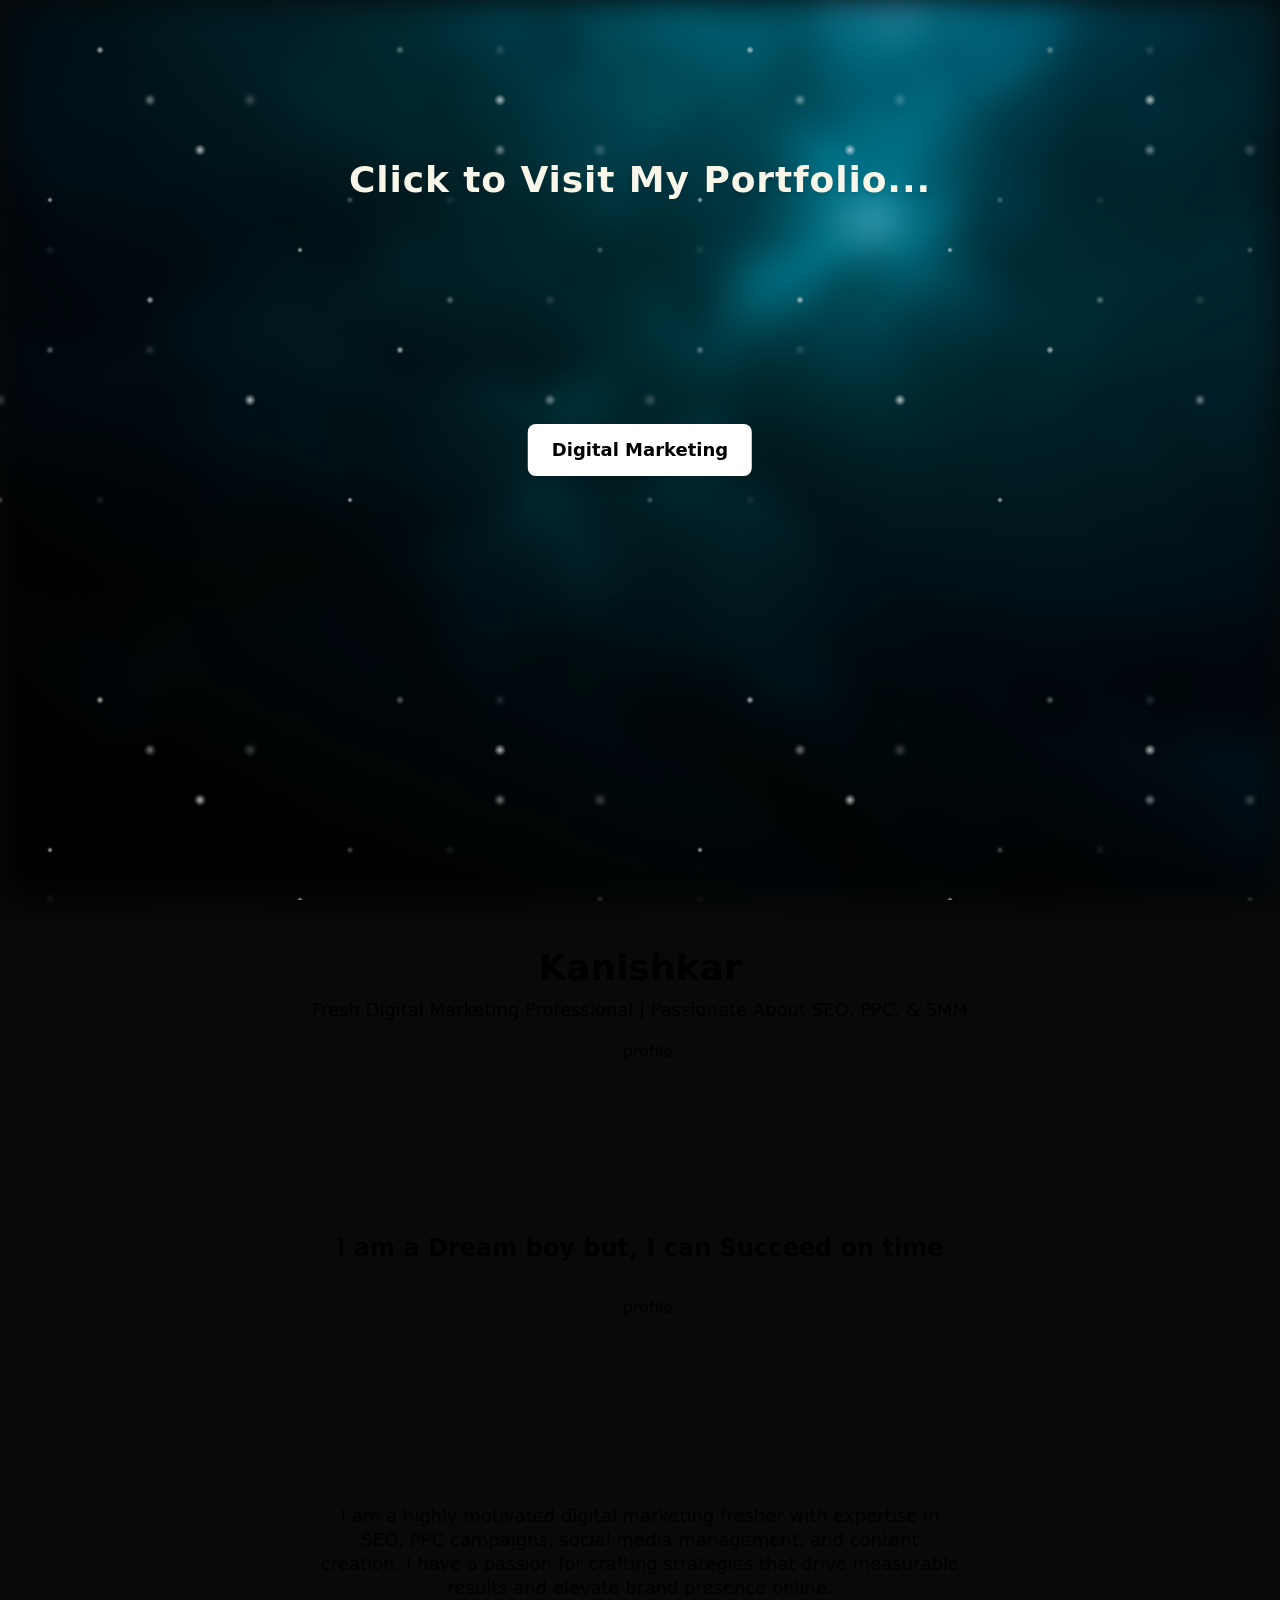
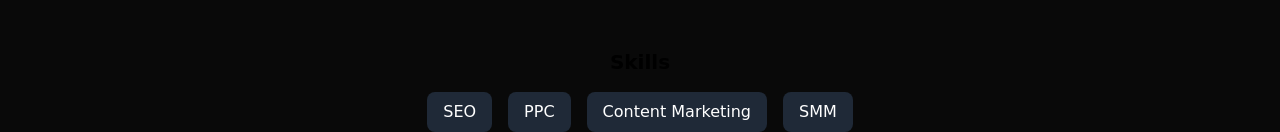
==== index.html @ 1d83b2e3 "Initial commit" ====
<!DOCTYPE html>
<html lang="en">

<head>
    <meta charset="UTF-8">
    <meta name="viewport" content="width=device-width, initial-scale=1.0">
    <title>Kanishkar Portfolio</title>
    <link rel="stylesheet" href="output.css">
    <link rel="icon" type="image/png" href="/Users/kanishkarbalaji/Downloads/new/IMG_3751-photoaidcom-cropped.png">
</head>

<body class="m-0 bg-[#090909] text-black overflow-hidden">

    

    <div class="relative">
        <img src="fog.jpeg" alt="Fog Background" class="h-screen w-full object-cover blur-lg">
        <div class="absolute inset-0 snow opacity-70"></div>
    </div>

    <div class="absolute top-40 left-1/2 transform -translate-x-1/2 text-center z-10">
        <h1 class="text-4xl font-bold text-[#f7f6e8] tracking-wide drop-shadow-md">Click to Visit My Portfolio...</h1>
    </div>

    <div class="absolute flex- top-1/2 left-1/2 transform -translate-x-1/2 -translate-y-1/2 flex gap-5 z-10">
      
        <button onclick="location.href='sec.html'" class="bg-white text-black px-6 py-3 text-lg font-bold rounded-lg shadow-lg transition-transform duration-300 hover:bg-[#3A4750] hover:text-white hover:scale-110">
            Digital Marketing
        </button>
      
    </div>

    <div class="text-center mt-12">
        <h1 class="text-4xl font-bold">Kanishkar</h1>
        <h5 class="mt-2 text-lg">Fresh Digital Marketing Professional | Passionate About SEO, PPC, & SMM</h5>
        <img src="" alt="profile" class="w-32 h-32 mx-auto rounded-full mt-4">
        <div class="flex justify-center mt-4 space-x-4">
            <a href="#" class="text-blue-500 text-xl"><i class="fab fa-facebook"></i></a>
            <a href="#" class="text-blue-700 text-xl"><i class="fab fa-linkedin"></i></a>
            <a href="#" class="text-blue-400 text-xl"><i class="fab fa-twitter"></i></a>
        </div>
    </div>

    <div class="text-center mt-12">
        <h2 class="text-2xl font-bold">I am a Dream boy but, I can Succeed on time</h2>
        <div class="mt-8 flex justify-center items-center">
            <div class="w-1/2">
                <img src="" alt="profile" class="w-48 h-48 rounded-full mx-auto">
                <h5 class="mt-4 text-lg leading-6">
                    I am a highly motivated digital marketing fresher with expertise in SEO, PPC campaigns, social media management, and content creation.
                    I have a passion for crafting strategies that drive measurable results and elevate brand presence online.
                </h5>
            </div>
        </div>
    </div>

    <div class="mt-12 text-center">
        <h3 class="text-xl font-semibold">Skills</h3>
        <div class="mt-4 flex justify-center space-x-4">
            <span class="bg-gray-800 text-white px-4 py-2 rounded-lg">SEO</span>
            <span class="bg-gray-800 text-white px-4 py-2 rounded-lg">PPC</span>
            <span class="bg-gray-800 text-white px-4 py-2 rounded-lg">Content Marketing</span>
            <span class="bg-gray-800 text-white px-4 py-2 rounded-lg">SMM</span>
        </div>
    </div>

    <style>
.snow_warp img {
    height: 100vh;
    width: 100%;
    background-size: cover;
    background-position: center bottom;
    position: relative;
    overflow: hidden;
    filter: blur(8px);
}

.snow, .snow:after, .snow:before {
    content: "";
    position: absolute;
    top: -650px;
    left: 0;
    right: 0;
    bottom: 0;
    background-image: 
        radial-gradient(4px 4px at 100px 50px, #fff, transparent),
        radial-gradient(6px 6px at 200px 150px, #fff, transparent),
        radial-gradient(3px 3px at 300px 250px, #fff, transparent),
        radial-gradient(4px 4px at 400px 350px, #fff, transparent),
        radial-gradient(6px 6px at 500px 100px, #fff, transparent),
        radial-gradient(3px 3px at 50px 200px, #fff, transparent),
        radial-gradient(4px 4px at 150px 300px, #fff, transparent),
        radial-gradient(6px 6px at 250px 400px, #fff, transparent),
        radial-gradient(3px 3px at 350px 500px, #fff, transparent);
    background-size: 650px 650px;
    animation: snowAnim 3s linear infinite;
    animation-iteration-count: infinite;
}

.snow:after {
    margin-left: -250px;
    opacity: 0.5;
    filter: blur(2px);
    animation-direction: reverse;
    animation-duration: 6s;
}

.snow:before {
    margin-left: -350px;
    opacity: 0.7;
    filter: blur(1px);
    animation-direction: reverse;
    animation-duration: 9s;
}

@keyframes snowAnim {
    from {
        transform: translateY(0);
    }
    to {
        transform: translateY(650px);
    }
}
    </style>
</body>

</html>
---- output.css ----
*, ::before, ::after {
  --tw-border-spacing-x: 0;
  --tw-border-spacing-y: 0;
  --tw-translate-x: 0;
  --tw-translate-y: 0;
  --tw-rotate: 0;
  --tw-skew-x: 0;
  --tw-skew-y: 0;
  --tw-scale-x: 1;
  --tw-scale-y: 1;
  --tw-pan-x:  ;
  --tw-pan-y:  ;
  --tw-pinch-zoom:  ;
  --tw-scroll-snap-strictness: proximity;
  --tw-gradient-from-position:  ;
  --tw-gradient-via-position:  ;
  --tw-gradient-to-position:  ;
  --tw-ordinal:  ;
  --tw-slashed-zero:  ;
  --tw-numeric-figure:  ;
  --tw-numeric-spacing:  ;
  --tw-numeric-fraction:  ;
  --tw-ring-inset:  ;
  --tw-ring-offset-width: 0px;
  --tw-ring-offset-color: #fff;
  --tw-ring-color: rgb(59 130 246 / 0.5);
  --tw-ring-offset-shadow: 0 0 #0000;
  --tw-ring-shadow: 0 0 #0000;
  --tw-shadow: 0 0 #0000;
  --tw-shadow-colored: 0 0 #0000;
  --tw-blur:  ;
  --tw-brightness:  ;
  --tw-contrast:  ;
  --tw-grayscale:  ;
  --tw-hue-rotate:  ;
  --tw-invert:  ;
  --tw-saturate:  ;
  --tw-sepia:  ;
  --tw-drop-shadow:  ;
  --tw-backdrop-blur:  ;
  --tw-backdrop-brightness:  ;
  --tw-backdrop-contrast:  ;
  --tw-backdrop-grayscale:  ;
  --tw-backdrop-hue-rotate:  ;
  --tw-backdrop-invert:  ;
  --tw-backdrop-opacity:  ;
  --tw-backdrop-saturate:  ;
  --tw-backdrop-sepia:  ;
  --tw-contain-size:  ;
  --tw-contain-layout:  ;
  --tw-contain-paint:  ;
  --tw-contain-style:  ;
}

::backdrop {
  --tw-border-spacing-x: 0;
  --tw-border-spacing-y: 0;
  --tw-translate-x: 0;
  --tw-translate-y: 0;
  --tw-rotate: 0;
  --tw-skew-x: 0;
  --tw-skew-y: 0;
  --tw-scale-x: 1;
  --tw-scale-y: 1;
  --tw-pan-x:  ;
  --tw-pan-y:  ;
  --tw-pinch-zoom:  ;
  --tw-scroll-snap-strictness: proximity;
  --tw-gradient-from-position:  ;
  --tw-gradient-via-position:  ;
  --tw-gradient-to-position:  ;
  --tw-ordinal:  ;
  --tw-slashed-zero:  ;
  --tw-numeric-figure:  ;
  --tw-numeric-spacing:  ;
  --tw-numeric-fraction:  ;
  --tw-ring-inset:  ;
  --tw-ring-offset-width: 0px;
  --tw-ring-offset-color: #fff;
  --tw-ring-color: rgb(59 130 246 / 0.5);
  --tw-ring-offset-shadow: 0 0 #0000;
  --tw-ring-shadow: 0 0 #0000;
  --tw-shadow: 0 0 #0000;
  --tw-shadow-colored: 0 0 #0000;
  --tw-blur:  ;
  --tw-brightness:  ;
  --tw-contrast:  ;
  --tw-grayscale:  ;
  --tw-hue-rotate:  ;
  --tw-invert:  ;
  --tw-saturate:  ;
  --tw-sepia:  ;
  --tw-drop-shadow:  ;
  --tw-backdrop-blur:  ;
  --tw-backdrop-brightness:  ;
  --tw-backdrop-contrast:  ;
  --tw-backdrop-grayscale:  ;
  --tw-backdrop-hue-rotate:  ;
  --tw-backdrop-invert:  ;
  --tw-backdrop-opacity:  ;
  --tw-backdrop-saturate:  ;
  --tw-backdrop-sepia:  ;
  --tw-contain-size:  ;
  --tw-contain-layout:  ;
  --tw-contain-paint:  ;
  --tw-contain-style:  ;
}

/*
! tailwindcss v3.4.17 | MIT License | https://tailwindcss.com
*/

/*
1. Prevent padding and border from affecting element width. (https://github.com/mozdevs/cssremedy/issues/4)
2. Allow adding a border to an element by just adding a border-width. (https://github.com/tailwindcss/tailwindcss/pull/116)
*/

*,
::before,
::after {
  box-sizing: border-box;
  /* 1 */
  border-width: 0;
  /* 2 */
  border-style: solid;
  /* 2 */
  border-color: #e5e7eb;
  /* 2 */
}

::before,
::after {
  --tw-content: '';
}

/*
1. Use a consistent sensible line-height in all browsers.
2. Prevent adjustments of font size after orientation changes in iOS.
3. Use a more readable tab size.
4. Use the user's configured `sans` font-family by default.
5. Use the user's configured `sans` font-feature-settings by default.
6. Use the user's configured `sans` font-variation-settings by default.
7. Disable tap highlights on iOS
*/

html,
:host {
  line-height: 1.5;
  /* 1 */
  -webkit-text-size-adjust: 100%;
  /* 2 */
  -moz-tab-size: 4;
  /* 3 */
  -o-tab-size: 4;
     tab-size: 4;
  /* 3 */
  font-family: ui-sans-serif, system-ui, sans-serif, "Apple Color Emoji", "Segoe UI Emoji", "Segoe UI Symbol", "Noto Color Emoji";
  /* 4 */
  font-feature-settings: normal;
  /* 5 */
  font-variation-settings: normal;
  /* 6 */
  -webkit-tap-highlight-color: transparent;
  /* 7 */
}

/*
1. Remove the margin in all browsers.
2. Inherit line-height from `html` so users can set them as a class directly on the `html` element.
*/

body {
  margin: 0;
  /* 1 */
  line-height: inherit;
  /* 2 */
}

/*
1. Add the correct height in Firefox.
2. Correct the inheritance of border color in Firefox. (https://bugzilla.mozilla.org/show_bug.cgi?id=190655)
3. Ensure horizontal rules are visible by default.
*/

hr {
  height: 0;
  /* 1 */
  color: inherit;
  /* 2 */
  border-top-width: 1px;
  /* 3 */
}

/*
Add the correct text decoration in Chrome, Edge, and Safari.
*/

abbr:where([title]) {
  -webkit-text-decoration: underline dotted;
          text-decoration: underline dotted;
}

/*
Remove the default font size and weight for headings.
*/

h1,
h2,
h3,
h4,
h5,
h6 {
  font-size: inherit;
  font-weight: inherit;
}

/*
Reset links to optimize for opt-in styling instead of opt-out.
*/

a {
  color: inherit;
  text-decoration: inherit;
}

/*
Add the correct font weight in Edge and Safari.
*/

b,
strong {
  font-weight: bolder;
}

/*
1. Use the user's configured `mono` font-family by default.
2. Use the user's configured `mono` font-feature-settings by default.
3. Use the user's configured `mono` font-variation-settings by default.
4. Correct the odd `em` font sizing in all browsers.
*/

code,
kbd,
samp,
pre {
  font-family: ui-monospace, SFMono-Regular, Menlo, Monaco, Consolas, "Liberation Mono", "Courier New", monospace;
  /* 1 */
  font-feature-settings: normal;
  /* 2 */
  font-variation-settings: normal;
  /* 3 */
  font-size: 1em;
  /* 4 */
}

/*
Add the correct font size in all browsers.
*/

small {
  font-size: 80%;
}

/*
Prevent `sub` and `sup` elements from affecting the line height in all browsers.
*/

sub,
sup {
  font-size: 75%;
  line-height: 0;
  position: relative;
  vertical-align: baseline;
}

sub {
  bottom: -0.25em;
}

sup {
  top: -0.5em;
}

/*
1. Remove text indentation from table contents in Chrome and Safari. (https://bugs.chromium.org/p/chromium/issues/detail?id=999088, https://bugs.webkit.org/show_bug.cgi?id=201297)
2. Correct table border color inheritance in all Chrome and Safari. (https://bugs.chromium.org/p/chromium/issues/detail?id=935729, https://bugs.webkit.org/show_bug.cgi?id=195016)
3. Remove gaps between table borders by default.
*/

table {
  text-indent: 0;
  /* 1 */
  border-color: inherit;
  /* 2 */
  border-collapse: collapse;
  /* 3 */
}

/*
1. Change the font styles in all browsers.
2. Remove the margin in Firefox and Safari.
3. Remove default padding in all browsers.
*/

button,
input,
optgroup,
select,
textarea {
  font-family: inherit;
  /* 1 */
  font-feature-settings: inherit;
  /* 1 */
  font-variation-settings: inherit;
  /* 1 */
  font-size: 100%;
  /* 1 */
  font-weight: inherit;
  /* 1 */
  line-height: inherit;
  /* 1 */
  letter-spacing: inherit;
  /* 1 */
  color: inherit;
  /* 1 */
  margin: 0;
  /* 2 */
  padding: 0;
  /* 3 */
}

/*
Remove the inheritance of text transform in Edge and Firefox.
*/

button,
select {
  text-transform: none;
}

/*
1. Correct the inability to style clickable types in iOS and Safari.
2. Remove default button styles.
*/

button,
input:where([type='button']),
input:where([type='reset']),
input:where([type='submit']) {
  -webkit-appearance: button;
  /* 1 */
  background-color: transparent;
  /* 2 */
  background-image: none;
  /* 2 */
}

/*
Use the modern Firefox focus style for all focusable elements.
*/

:-moz-focusring {
  outline: auto;
}

/*
Remove the additional `:invalid` styles in Firefox. (https://github.com/mozilla/gecko-dev/blob/2f9eacd9d3d995c937b4251a5557d95d494c9be1/layout/style/res/forms.css#L728-L737)
*/

:-moz-ui-invalid {
  box-shadow: none;
}

/*
Add the correct vertical alignment in Chrome and Firefox.
*/

progress {
  vertical-align: baseline;
}

/*
Correct the cursor style of increment and decrement buttons in Safari.
*/

::-webkit-inner-spin-button,
::-webkit-outer-spin-button {
  height: auto;
}

/*
1. Correct the odd appearance in Chrome and Safari.
2. Correct the outline style in Safari.
*/

[type='search'] {
  -webkit-appearance: textfield;
  /* 1 */
  outline-offset: -2px;
  /* 2 */
}

/*
Remove the inner padding in Chrome and Safari on macOS.
*/

::-webkit-search-decoration {
  -webkit-appearance: none;
}

/*
1. Correct the inability to style clickable types in iOS and Safari.
2. Change font properties to `inherit` in Safari.
*/

::-webkit-file-upload-button {
  -webkit-appearance: button;
  /* 1 */
  font: inherit;
  /* 2 */
}

/*
Add the correct display in Chrome and Safari.
*/

summary {
  display: list-item;
}

/*
Removes the default spacing and border for appropriate elements.
*/

blockquote,
dl,
dd,
h1,
h2,
h3,
h4,
h5,
h6,
hr,
figure,
p,
pre {
  margin: 0;
}

fieldset {
  margin: 0;
  padding: 0;
}

legend {
  padding: 0;
}

ol,
ul,
menu {
  list-style: none;
  margin: 0;
  padding: 0;
}

/*
Reset default styling for dialogs.
*/

dialog {
  padding: 0;
}

/*
Prevent resizing textareas horizontally by default.
*/

textarea {
  resize: vertical;
}

/*
1. Reset the default placeholder opacity in Firefox. (https://github.com/tailwindlabs/tailwindcss/issues/3300)
2. Set the default placeholder color to the user's configured gray 400 color.
*/

input::-moz-placeholder, textarea::-moz-placeholder {
  opacity: 1;
  /* 1 */
  color: #9ca3af;
  /* 2 */
}

input::placeholder,
textarea::placeholder {
  opacity: 1;
  /* 1 */
  color: #9ca3af;
  /* 2 */
}

/*
Set the default cursor for buttons.
*/

button,
[role="button"] {
  cursor: pointer;
}

/*
Make sure disabled buttons don't get the pointer cursor.
*/

:disabled {
  cursor: default;
}

/*
1. Make replaced elements `display: block` by default. (https://github.com/mozdevs/cssremedy/issues/14)
2. Add `vertical-align: middle` to align replaced elements more sensibly by default. (https://github.com/jensimmons/cssremedy/issues/14#issuecomment-634934210)
   This can trigger a poorly considered lint error in some tools but is included by design.
*/

img,
svg,
video,
canvas,
audio,
iframe,
embed,
object {
  display: block;
  /* 1 */
  vertical-align: middle;
  /* 2 */
}

/*
Constrain images and videos to the parent width and preserve their intrinsic aspect ratio. (https://github.com/mozdevs/cssremedy/issues/14)
*/

img,
video {
  max-width: 100%;
  height: auto;
}

/* Make elements with the HTML hidden attribute stay hidden by default */

[hidden]:where(:not([hidden="until-found"])) {
  display: none;
}

.absolute {
  position: absolute;
}

.relative {
  position: relative;
}

.inset-0 {
  inset: 0px;
}

.left-1\/2 {
  left: 50%;
}

.top-1\/2 {
  top: 50%;
}

.top-20 {
  top: 5rem;
}

.top-40 {
  top: 10rem;
}

.top-\[\] {
  top: 20rem;
}

.top-\[40px\] {
  top: 40px;
}

.top-\[100px\] {
  top: 100px;
}

.top-\[1000px\] {
  top: 1000px;
}

.z-10 {
  z-index: 10;
}

.m-0 {
  margin: 0px;
}

.mx-auto {
  margin-left: auto;
  margin-right: auto;
}

.mt-12 {
  margin-top: 3rem;
}

.mt-2 {
  margin-top: 0.5rem;
}

.mt-4 {
  margin-top: 1rem;
}

.mt-8 {
  margin-top: 2rem;
}

.flex {
  display: flex;
}

.hidden {
  display: none;
}

.h-32 {
  height: 8rem;
}

.h-48 {
  height: 12rem;
}

.h-screen {
  height: 100vh;
}

.w-1\/2 {
  width: 50%;
}

.w-32 {
  width: 8rem;
}

.w-48 {
  width: 12rem;
}

.w-full {
  width: 100%;
}

.-translate-x-1\/2 {
  --tw-translate-x: -50%;
  transform: translate(var(--tw-translate-x), var(--tw-translate-y)) rotate(var(--tw-rotate)) skewX(var(--tw-skew-x)) skewY(var(--tw-skew-y)) scaleX(var(--tw-scale-x)) scaleY(var(--tw-scale-y));
}

.-translate-y-1\/2 {
  --tw-translate-y: -50%;
  transform: translate(var(--tw-translate-x), var(--tw-translate-y)) rotate(var(--tw-rotate)) skewX(var(--tw-skew-x)) skewY(var(--tw-skew-y)) scaleX(var(--tw-scale-x)) scaleY(var(--tw-scale-y));
}

.transform {
  transform: translate(var(--tw-translate-x), var(--tw-translate-y)) rotate(var(--tw-rotate)) skewX(var(--tw-skew-x)) skewY(var(--tw-skew-y)) scaleX(var(--tw-scale-x)) scaleY(var(--tw-scale-y));
}

@keyframes snowAnim {
  0% {
    transform: translateY(0);
  }

  100% {
    transform: translateY(650px);
  }
}

.animate-snowAnim {
  animation: snowAnim 3s linear infinite;
}

.items-center {
  align-items: center;
}

.justify-center {
  justify-content: center;
}

.gap-5 {
  gap: 1.25rem;
}

.space-x-4 > :not([hidden]) ~ :not([hidden]) {
  --tw-space-x-reverse: 0;
  margin-right: calc(1rem * var(--tw-space-x-reverse));
  margin-left: calc(1rem * calc(1 - var(--tw-space-x-reverse)));
}

.overflow-hidden {
  overflow: hidden;
}

.rounded-full {
  border-radius: 9999px;
}

.rounded-lg {
  border-radius: 0.5rem;
}

.bg-\[\#090909\] {
  --tw-bg-opacity: 1;
  background-color: rgb(9 9 9 / var(--tw-bg-opacity, 1));
}

.bg-gray-800 {
  --tw-bg-opacity: 1;
  background-color: rgb(31 41 55 / var(--tw-bg-opacity, 1));
}

.bg-white {
  --tw-bg-opacity: 1;
  background-color: rgb(255 255 255 / var(--tw-bg-opacity, 1));
}

.bg-\[radial-gradient\(circle_at_top\2c _\#fff_4px\2c _transparent\)\] {
  background-image: radial-gradient(circle at top, #fff 4px, transparent);
}

.object-cover {
  -o-object-fit: cover;
     object-fit: cover;
}

.px-4 {
  padding-left: 1rem;
  padding-right: 1rem;
}

.px-6 {
  padding-left: 1.5rem;
  padding-right: 1.5rem;
}

.py-2 {
  padding-top: 0.5rem;
  padding-bottom: 0.5rem;
}

.py-3 {
  padding-top: 0.75rem;
  padding-bottom: 0.75rem;
}

.text-center {
  text-align: center;
}

.text-2xl {
  font-size: 1.5rem;
  line-height: 2rem;
}

.text-4xl {
  font-size: 2.25rem;
  line-height: 2.5rem;
}

.text-lg {
  font-size: 1.125rem;
  line-height: 1.75rem;
}

.text-xl {
  font-size: 1.25rem;
  line-height: 1.75rem;
}

.font-bold {
  font-weight: 700;
}

.font-semibold {
  font-weight: 600;
}

.leading-6 {
  line-height: 1.5rem;
}

.tracking-wide {
  letter-spacing: 0.025em;
}

.text-\[\#f7f6e8\] {
  --tw-text-opacity: 1;
  color: rgb(247 246 232 / var(--tw-text-opacity, 1));
}

.text-black {
  --tw-text-opacity: 1;
  color: rgb(0 0 0 / var(--tw-text-opacity, 1));
}

.text-blue-400 {
  --tw-text-opacity: 1;
  color: rgb(96 165 250 / var(--tw-text-opacity, 1));
}

.text-blue-500 {
  --tw-text-opacity: 1;
  color: rgb(59 130 246 / var(--tw-text-opacity, 1));
}

.text-blue-700 {
  --tw-text-opacity: 1;
  color: rgb(29 78 216 / var(--tw-text-opacity, 1));
}

.text-white {
  --tw-text-opacity: 1;
  color: rgb(255 255 255 / var(--tw-text-opacity, 1));
}

.opacity-70 {
  opacity: 0.7;
}

.shadow-lg {
  --tw-shadow: 0 10px 15px -3px rgb(0 0 0 / 0.1), 0 4px 6px -4px rgb(0 0 0 / 0.1);
  --tw-shadow-colored: 0 10px 15px -3px var(--tw-shadow-color), 0 4px 6px -4px var(--tw-shadow-color);
  box-shadow: var(--tw-ring-offset-shadow, 0 0 #0000), var(--tw-ring-shadow, 0 0 #0000), var(--tw-shadow);
}

.blur-lg {
  --tw-blur: blur(16px);
  filter: var(--tw-blur) var(--tw-brightness) var(--tw-contrast) var(--tw-grayscale) var(--tw-hue-rotate) var(--tw-invert) var(--tw-saturate) var(--tw-sepia) var(--tw-drop-shadow);
}

.blur {
  --tw-blur: blur(8px);
  filter: var(--tw-blur) var(--tw-brightness) var(--tw-contrast) var(--tw-grayscale) var(--tw-hue-rotate) var(--tw-invert) var(--tw-saturate) var(--tw-sepia) var(--tw-drop-shadow);
}

.drop-shadow-md {
  --tw-drop-shadow: drop-shadow(0 4px 3px rgb(0 0 0 / 0.07)) drop-shadow(0 2px 2px rgb(0 0 0 / 0.06));
  filter: var(--tw-blur) var(--tw-brightness) var(--tw-contrast) var(--tw-grayscale) var(--tw-hue-rotate) var(--tw-invert) var(--tw-saturate) var(--tw-sepia) var(--tw-drop-shadow);
}

.filter {
  filter: var(--tw-blur) var(--tw-brightness) var(--tw-contrast) var(--tw-grayscale) var(--tw-hue-rotate) var(--tw-invert) var(--tw-saturate) var(--tw-sepia) var(--tw-drop-shadow);
}

.transition-transform {
  transition-property: transform;
  transition-timing-function: cubic-bezier(0.4, 0, 0.2, 1);
  transition-duration: 150ms;
}

.duration-300 {
  transition-duration: 300ms;
}

.hover\:scale-110:hover {
  --tw-scale-x: 1.1;
  --tw-scale-y: 1.1;
  transform: translate(var(--tw-translate-x), var(--tw-translate-y)) rotate(var(--tw-rotate)) skewX(var(--tw-skew-x)) skewY(var(--tw-skew-y)) scaleX(var(--tw-scale-x)) scaleY(var(--tw-scale-y));
}

.hover\:bg-\[\#3A4750\]:hover {
  --tw-bg-opacity: 1;
  background-color: rgb(58 71 80 / var(--tw-bg-opacity, 1));
}

.hover\:text-white:hover {
  --tw-text-opacity: 1;
  color: rgb(255 255 255 / var(--tw-text-opacity, 1));
}
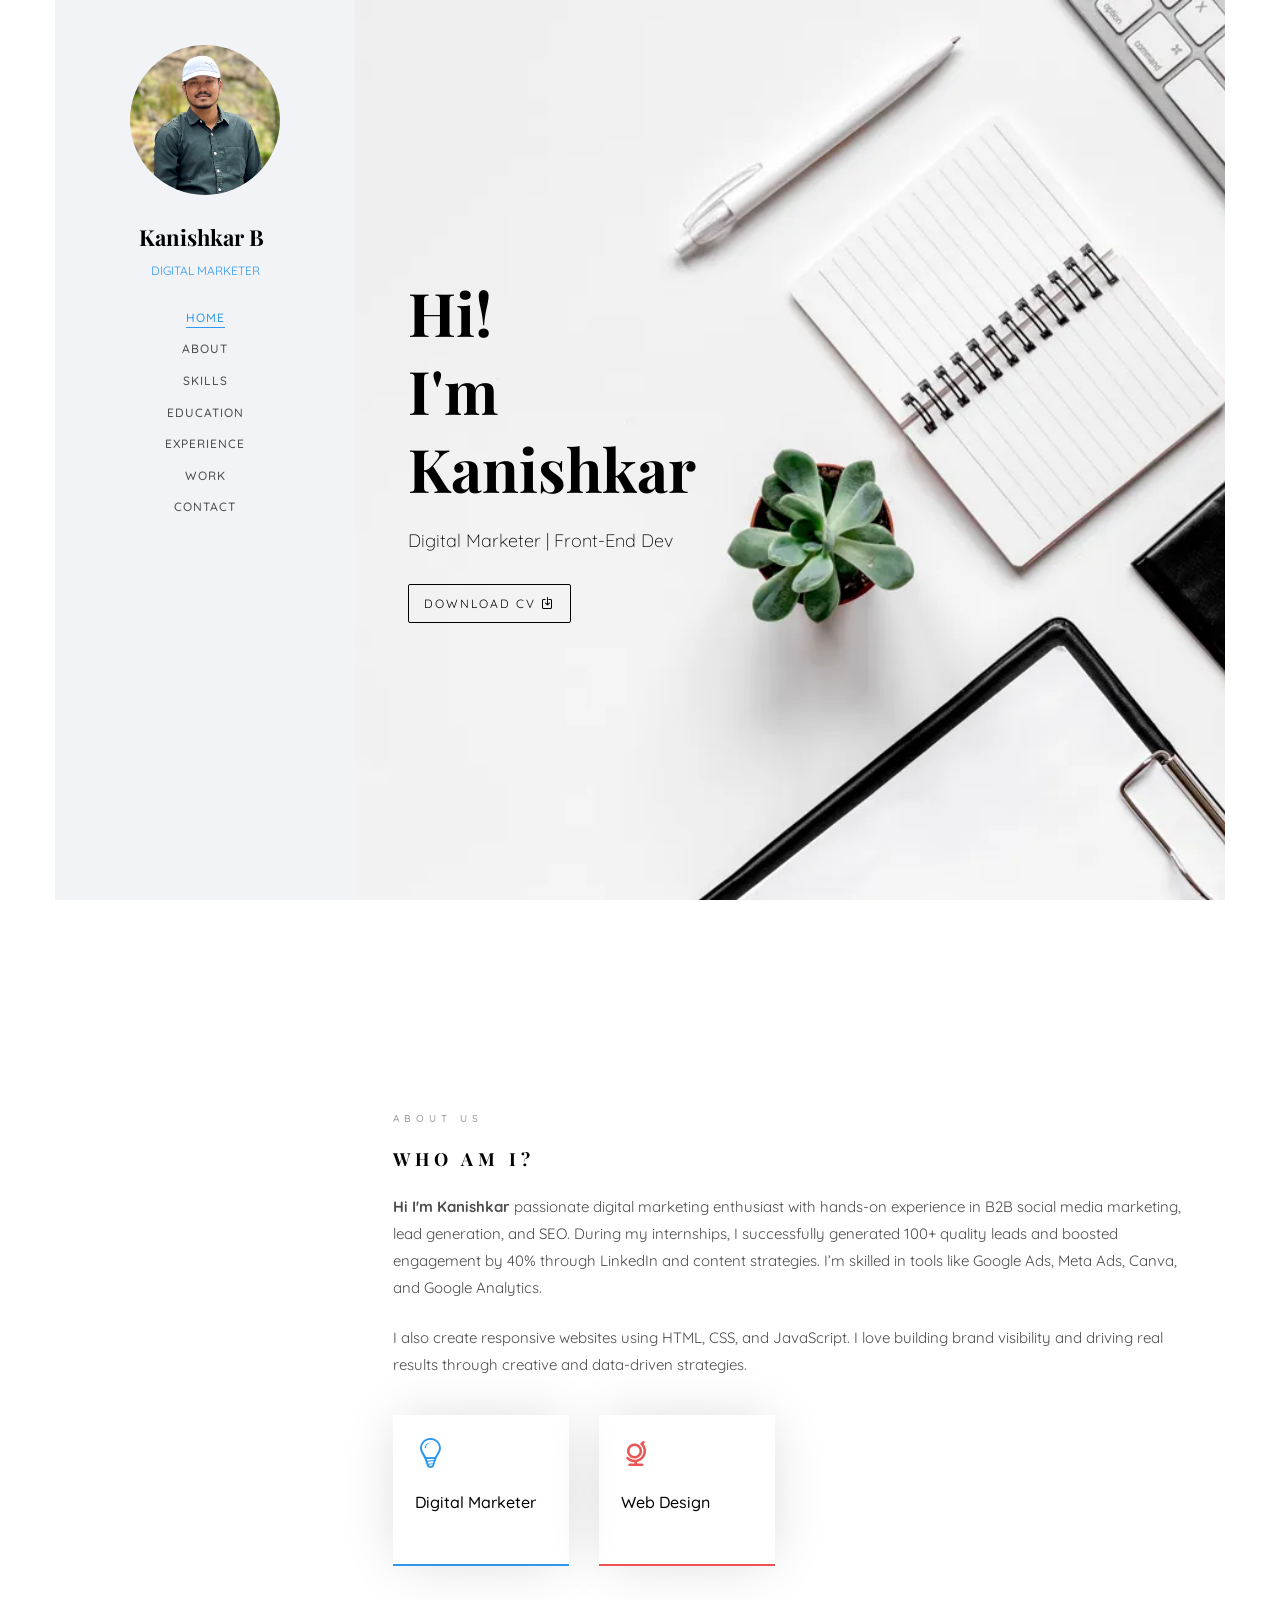
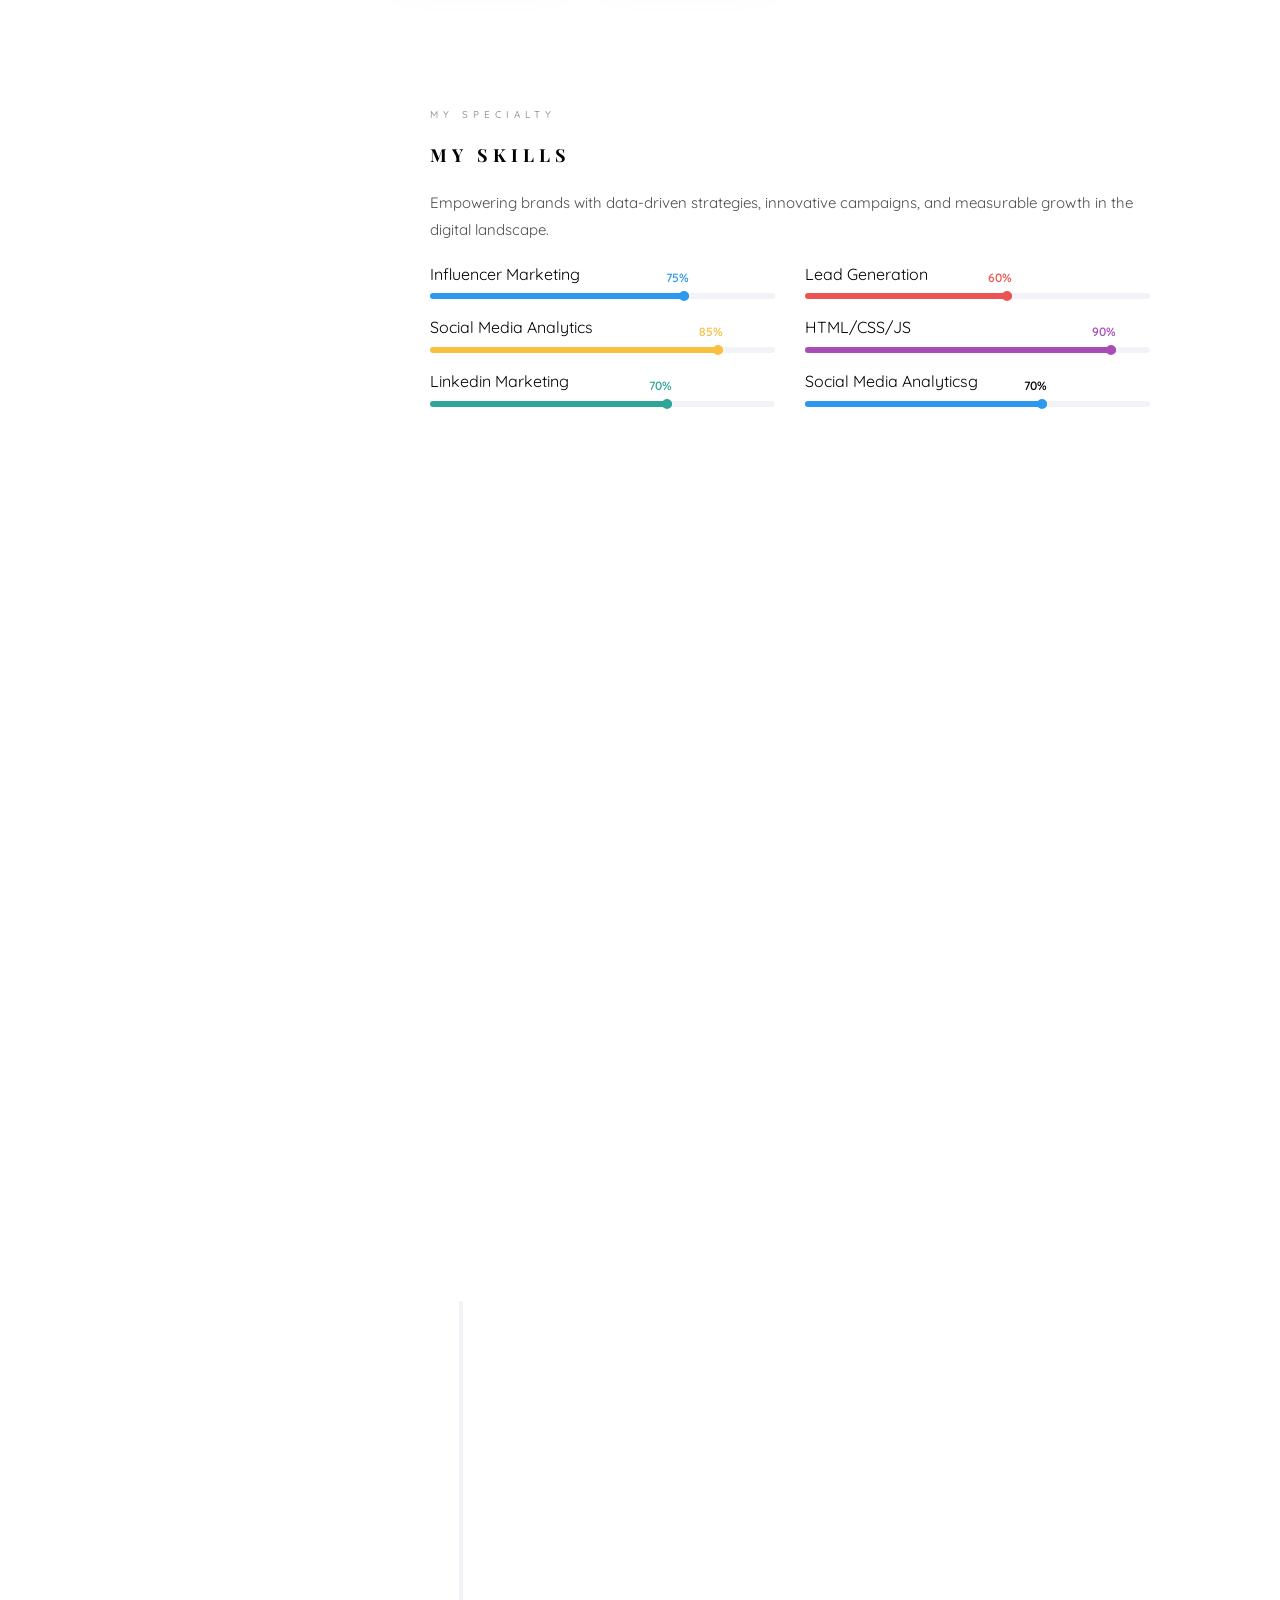
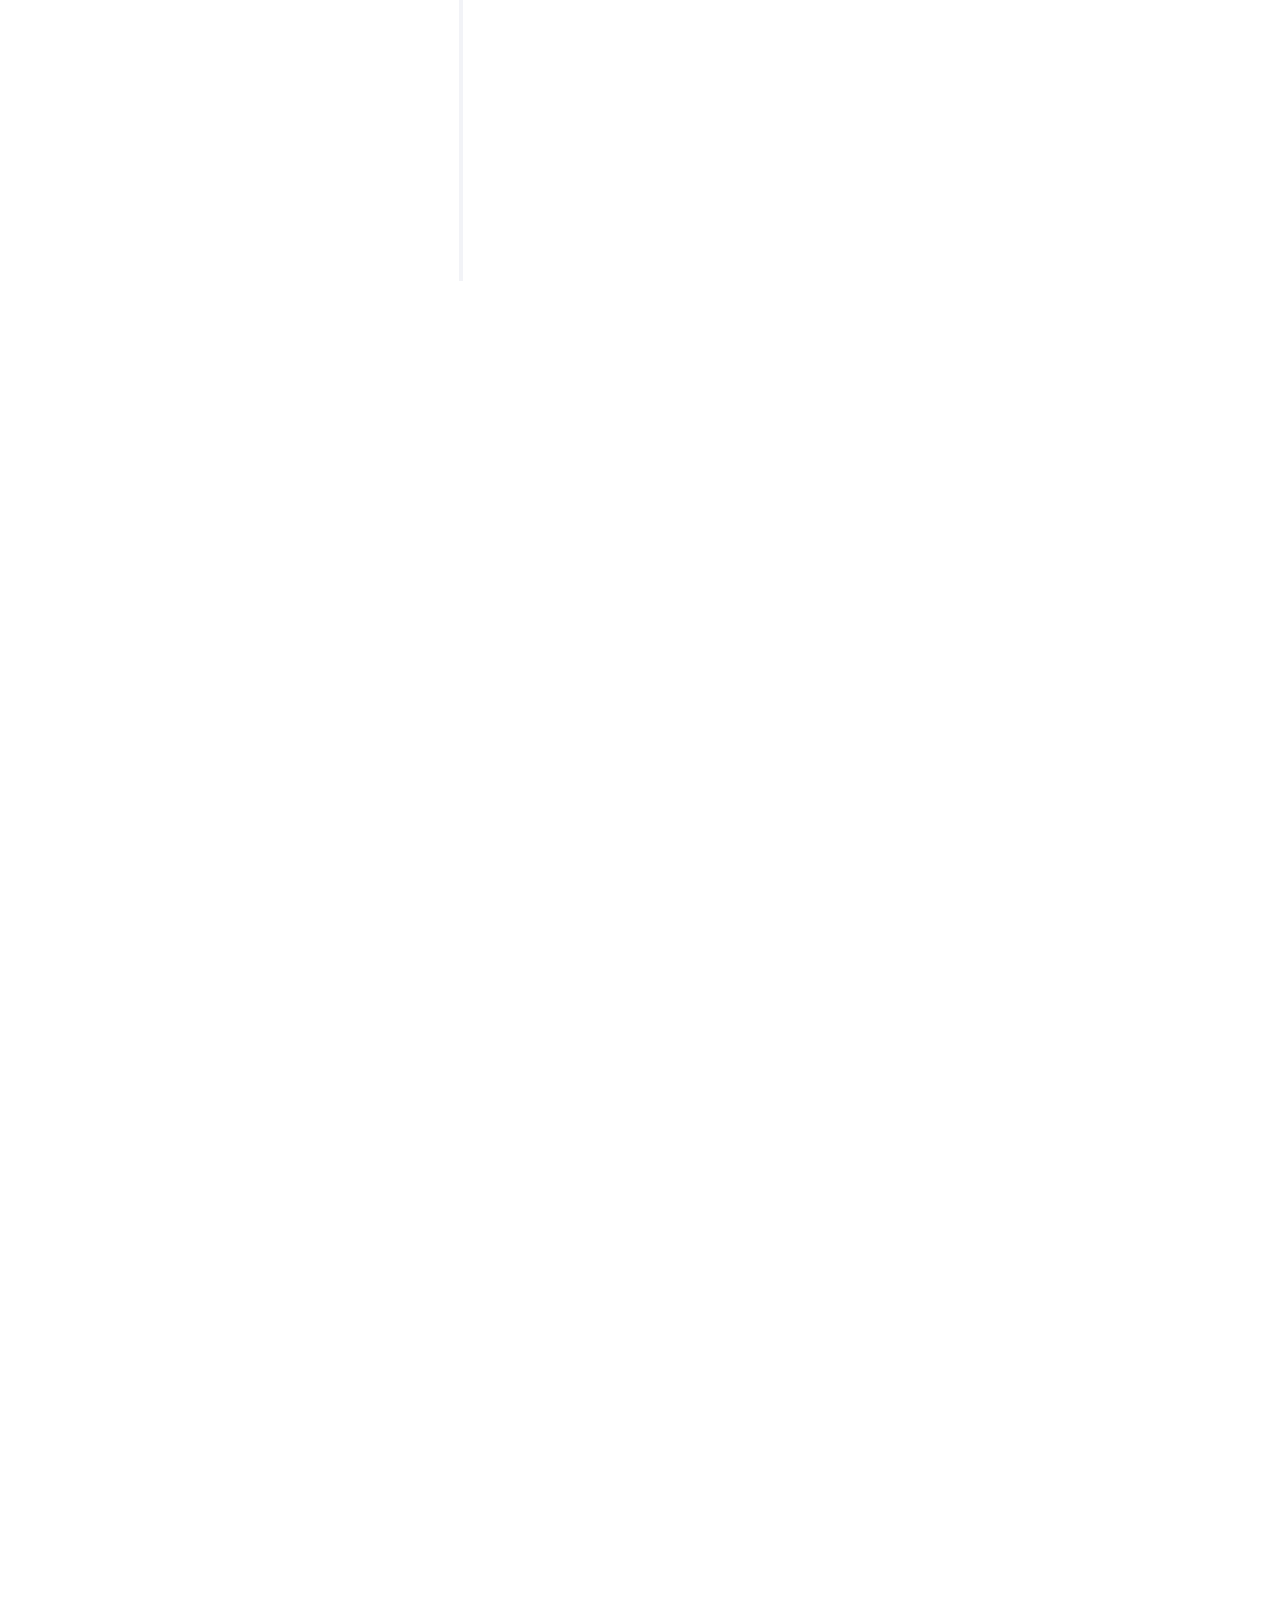
==== commit fcfdcf73: "Updated website with new version" ====
--- a/index.html
+++ b/index.html
@@ -1,127 +1,693 @@
-<!DOCTYPE html>
-<html lang="en">
-
-<head>
-    <meta charset="UTF-8">
-    <meta name="viewport" content="width=device-width, initial-scale=1.0">
-    <title>Kanishkar Portfolio</title>
-    <link rel="stylesheet" href="output.css">
-    <link rel="icon" type="image/png" href="/Users/kanishkarbalaji/Downloads/new/IMG_3751-photoaidcom-cropped.png">
-</head>
-
-<body class="m-0 bg-[#090909] text-black overflow-hidden">
-
-    
-
-    <div class="relative">
-        <img src="fog.jpeg" alt="Fog Background" class="h-screen w-full object-cover blur-lg">
-        <div class="absolute inset-0 snow opacity-70"></div>
-    </div>
-
-    <div class="absolute top-40 left-1/2 transform -translate-x-1/2 text-center z-10">
-        <h1 class="text-4xl font-bold text-[#f7f6e8] tracking-wide drop-shadow-md">Click to Visit My Portfolio...</h1>
-    </div>
-
-    <div class="absolute flex- top-1/2 left-1/2 transform -translate-x-1/2 -translate-y-1/2 flex gap-5 z-10">
-      
-        <button onclick="location.href='sec.html'" class="bg-white text-black px-6 py-3 text-lg font-bold rounded-lg shadow-lg transition-transform duration-300 hover:bg-[#3A4750] hover:text-white hover:scale-110">
-            Digital Marketing
-        </button>
-      
-    </div>
-
-    <div class="text-center mt-12">
-        <h1 class="text-4xl font-bold">Kanishkar</h1>
-        <h5 class="mt-2 text-lg">Fresh Digital Marketing Professional | Passionate About SEO, PPC, & SMM</h5>
-        <img src="" alt="profile" class="w-32 h-32 mx-auto rounded-full mt-4">
-        <div class="flex justify-center mt-4 space-x-4">
-            <a href="#" class="text-blue-500 text-xl"><i class="fab fa-facebook"></i></a>
-            <a href="#" class="text-blue-700 text-xl"><i class="fab fa-linkedin"></i></a>
-            <a href="#" class="text-blue-400 text-xl"><i class="fab fa-twitter"></i></a>
-        </div>
-    </div>
-
-    <div class="text-center mt-12">
-        <h2 class="text-2xl font-bold">I am a Dream boy but, I can Succeed on time</h2>
-        <div class="mt-8 flex justify-center items-center">
-            <div class="w-1/2">
-                <img src="" alt="profile" class="w-48 h-48 rounded-full mx-auto">
-                <h5 class="mt-4 text-lg leading-6">
-                    I am a highly motivated digital marketing fresher with expertise in SEO, PPC campaigns, social media management, and content creation.
-                    I have a passion for crafting strategies that drive measurable results and elevate brand presence online.
-                </h5>
-            </div>
-        </div>
-    </div>
-
-    <div class="mt-12 text-center">
-        <h3 class="text-xl font-semibold">Skills</h3>
-        <div class="mt-4 flex justify-center space-x-4">
-            <span class="bg-gray-800 text-white px-4 py-2 rounded-lg">SEO</span>
-            <span class="bg-gray-800 text-white px-4 py-2 rounded-lg">PPC</span>
-            <span class="bg-gray-800 text-white px-4 py-2 rounded-lg">Content Marketing</span>
-            <span class="bg-gray-800 text-white px-4 py-2 rounded-lg">SMM</span>
-        </div>
-    </div>
-
-    <style>
-.snow_warp img {
-    height: 100vh;
-    width: 100%;
-    background-size: cover;
-    background-position: center bottom;
-    position: relative;
-    overflow: hidden;
-    filter: blur(8px);
-}
-
-.snow, .snow:after, .snow:before {
-    content: "";
-    position: absolute;
-    top: -650px;
-    left: 0;
-    right: 0;
-    bottom: 0;
-    background-image: 
-        radial-gradient(4px 4px at 100px 50px, #fff, transparent),
-        radial-gradient(6px 6px at 200px 150px, #fff, transparent),
-        radial-gradient(3px 3px at 300px 250px, #fff, transparent),
-        radial-gradient(4px 4px at 400px 350px, #fff, transparent),
-        radial-gradient(6px 6px at 500px 100px, #fff, transparent),
-        radial-gradient(3px 3px at 50px 200px, #fff, transparent),
-        radial-gradient(4px 4px at 150px 300px, #fff, transparent),
-        radial-gradient(6px 6px at 250px 400px, #fff, transparent),
-        radial-gradient(3px 3px at 350px 500px, #fff, transparent);
-    background-size: 650px 650px;
-    animation: snowAnim 3s linear infinite;
-    animation-iteration-count: infinite;
-}
-
-.snow:after {
-    margin-left: -250px;
-    opacity: 0.5;
-    filter: blur(2px);
-    animation-direction: reverse;
-    animation-duration: 6s;
-}
-
-.snow:before {
-    margin-left: -350px;
-    opacity: 0.7;
-    filter: blur(1px);
-    animation-direction: reverse;
-    animation-duration: 9s;
-}
-
-@keyframes snowAnim {
-    from {
-        transform: translateY(0);
-    }
-    to {
-        transform: translateY(650px);
-    }
-}
-    </style>
-</body>
-
-</html>+<!DOCTYPE HTML>
+<html>
+	<head>
+	<meta charset="utf-8">
+	<meta http-equiv="X-UA-Compatible" content="IE=edge">
+	<title>Kanishkar Portfolio</title>
+	<meta name="viewport" content="width=device-width, initial-scale=1">
+	<meta name="description" content="" />
+	<meta name="keywords" content="" />
+	<meta name="author" content="" />
+
+  <!-- Facebook and Twitter integration -->
+	<meta property="og:title" content=""/>
+	<meta property="og:image" content=""/>
+	<meta property="og:url" content=""/>
+	<meta property="og:site_name" content=""/>
+	<meta property="og:description" content=""/>
+	<meta name="twitter:title" content="" />
+	<meta name="twitter:image" content="" />
+	<meta name="twitter:url" content="" />
+	<meta name="twitter:card" content="" />
+
+	<!-- Place favicon.ico and apple-touch-icon.png in the root directory -->
+	<link rel="shortcut icon" href="favicon.ico">
+
+	<link href="https://fonts.googleapis.com/css?family=Quicksand:300,400,500,700" rel="stylesheet">
+	<link href="https://fonts.googleapis.com/css?family=Playfair+Display:400,400i,700" rel="stylesheet">
+	
+	<!-- Animate.css -->
+	<link rel="stylesheet" href="css/animate.css">
+	<!-- Icomoon Icon Fonts-->
+	<link rel="stylesheet" href="css/icomoon.css">
+	<!-- Bootstrap  -->
+	<link rel="stylesheet" href="css/bootstrap.css">
+	<!-- Flexslider  -->
+	<link rel="stylesheet" href="css/flexslider.css">
+	<!-- Flaticons  -->
+	<link rel="stylesheet" href="fonts/flaticon/font/flaticon.css">
+	<!-- Owl Carousel -->
+	<link rel="stylesheet" href="css/owl.carousel.min.css">
+	<link rel="stylesheet" href="css/owl.theme.default.min.css">
+	<!-- Theme style  -->
+	<link rel="stylesheet" href="css/style.css">
+
+	<!-- Modernizr JS -->
+	<script src="js/modernizr-2.6.2.min.js"></script>
+	<!-- FOR IE9 below -->
+	<!--[if lt IE 9]>
+	<script src="js/respond.min.js"></script>
+	<![endif]-->
+
+	</head>
+	<body>
+	<div id="colorlib-page">
+		<div class="container-wrap">
+		<a href="#" class="js-colorlib-nav-toggle colorlib-nav-toggle" data-toggle="collapse" data-target="#navbar" aria-expanded="false" aria-controls="navbar"><i></i></a>
+		<aside id="colorlib-aside" role="complementary" class="border js-fullheight">
+			<div class="text-center">
+				<div class="author-img" style="background-image: url(images/about.jpg);"></div>
+				<h1 id="colorlib-logo"><a href="index.html">Kanishkar B</a></h1>
+				<span class="position"><a href="#">Digital Marketer</a></span>
+			</div>
+			<nav id="colorlib-main-menu" role="navigation" class="navbar">
+				<div id="navbar" class="collapse">
+					<ul>
+						<li class="active"><a href="#" data-nav-section="home">Home</a></li>
+						<li><a href="#" data-nav-section="about">About</a></li>
+						<!-- <li><a href="#" data-nav-section="services">Services</a></li> -->
+						<li><a href="#" data-nav-section="skills">Skills</a></li>
+						<li><a href="#" data-nav-section="education">Education</a></li>
+						<li><a href="#" data-nav-section="experience">Experience</a></li>
+						<li><a href="#" data-nav-section="work">Work</a></li>
+						<!-- <li><a href="#" data-nav-section="blog">Blog</a></li> -->
+						<li><a href="#" data-nav-section="contact">Contact</a></li>
+					</ul>
+				</div>
+			</nav>
+
+			<!-- <div class="colorlib-footer">
+				<p><small>&copy; 
+Copyright <script>document.write(new Date().getFullYear());</script> All rights reserved. Made with <i class="icon-heart" aria-hidden="true"></i> by <a href="https://colorlib.com" target="_blank">Colorlib</a>
+</span> <span>Distributed by <a href="https://themewagon.com" target="_blank">ThemeWagon</a></span> <span>Demo Images: <a href="https://unsplash.com/" target="_blank">Unsplash.com</a></span></small></p>
+				<ul>
+					<li><a href="#"><i class="icon-facebook2"></i></a></li>
+					<li><a href="#"><i class="icon-twitter2"></i></a></li>
+					<li><a href="#"><i class="icon-instagram"></i></a></li>
+					<li><a href="#"><i class="icon-linkedin2"></i></a></li>
+				</ul>
+			</div> -->
+
+		</aside>
+
+		<div id="colorlib-main">
+			<section id="colorlib-hero" class="js-fullheight" data-section="home">
+				<div class="flexslider js-fullheight">
+					<ul class="slides">
+				   	<li style="background-image: url(images/img_bg_1.jpg);">
+				   		<div class="overlay"></div>
+				   		<div class="container-fluid">
+				   			<div class="row">
+					   			<div class="col-md-6 col-md-offset-3 col-md-pull-3 col-sm-12 col-xs-12 js-fullheight slider-text">
+					   				<div class="slider-text-inner js-fullheight">
+					   					<div class="desc">
+						   					<h1>Hi! <br>I'm Kanishkar</h1>
+						   					<h2>Digital Marketer | Front-End Dev</h2>
+												<p><a href="https://drive.google.com/file/d/1Ikhw2_SNuxjsc2RZqZS2lB3suyyX5DmN/view?usp=sharing"class="btn btn-primary btn-learn">Download CV <i class="icon-download4"></i></a></p>
+											</div>
+					   				</div>
+					   			</div>
+					   		</div>
+				   		</div>
+				   	</li>
+				   	<!-- <li style="background-image: url(images/img_bg_2.jpg);">
+				   		<div class="overlay"></div>
+				   		<div class="container-fluid">
+				   			<div class="row">
+					   			<div class="col-md-6 col-md-offset-3 col-md-pull-3 col-sm-12 col-xs-12 js-fullheight slider-text">
+					   				<div class="slider-text-inner">
+					   					<div class="desc">
+						   					<h1>I am <br>a Designer</h1>
+												<h2>100% html5 bootstrap templates Made by <a href="https://colorlib.com/" target="_blank">colorlib.com</a></h2>
+												<p><a class="btn btn-primary btn-learn">View Portfolio <i class="icon-briefcase3"></i></a></p>
+											</div>
+					   				</div>
+					   			</div>
+					   		</div>
+				   		</div>
+				   	</li>
+				  	</ul> -->
+			  	</div>
+			</section>
+
+			<section class="colorlib-about" data-section="about">
+				<div class="colorlib-narrow-content">
+					<div class="row">
+						<div class="col-md-12">
+							<div class="row row-bottom-padded-sm animate-box" data-animate-effect="fadeInLeft">
+								<div class="col-md-12">
+									<div class="about-desc">
+										<span class="heading-meta">About Us</span>
+										<h2 class="colorlib-heading">Who Am I?</h2>
+										<p><strong>Hi I'm Kanishkar</strong> passionate digital marketing enthusiast with hands-on experience in B2B social media marketing, lead generation, and SEO. During my internships, I successfully generated 100+ quality leads and boosted engagement by 40% through LinkedIn and content strategies. I’m skilled in tools like Google Ads, Meta Ads, Canva, and Google Analytics.</p>
+										<p>I also create responsive websites using HTML, CSS, and JavaScript. I love building brand visibility and driving real results through creative and data-driven strategies.</p>
+									</div>
+								</div>
+							</div>
+							<div class="row">
+								<div class="col-md-3 animate-box" data-animate-effect="fadeInLeft">
+									<div class="services color-1">
+										<span class="icon2"><i class="icon-bulb"></i></span>
+										<h3>Digital Marketer</h3>
+									</div>
+								</div>
+								<div class="col-md-3 animate-box" data-animate-effect="fadeInRight">
+									<div class="services color-2">
+										<span class="icon2"><i class="icon-globe-outline"></i></span>
+										<h3>Web Design</h3>
+									</div>
+								</div>
+						</div>
+					</div>
+				</div>
+	
+				
+			<section class="colorlib-skills" data-section="skills">
+				<div class="colorlib-narrow-content">
+					<div class="row">
+						<div class="col-md-6 col-md-offset-3 col-md-pull-3 animate-box" data-animate-effect="fadeInLeft">
+							<span class="heading-meta">My Specialty</span>
+							<h2 class="colorlib-heading animate-box">My Skills</h2>
+						</div>
+					</div>
+					<div class="row">
+						<div class="col-md-12 animate-box" data-animate-effect="fadeInLeft">
+							<p> Empowering brands with data-driven strategies, innovative campaigns,
+								and measurable growth in the digital landscape.</p>
+						</div>
+						<div class="col-md-6 animate-box" data-animate-effect="fadeInLeft">
+							<div class="progress-wrap">
+								<h3>Influencer Marketing</h3>
+								<div class="progress">
+								 	<div class="progress-bar color-1" role="progressbar" aria-valuenow="75"
+								  	aria-valuemin="0" aria-valuemax="100" style="width:75%">
+								    <span>75%</span>
+								  	</div>
+								</div>
+							</div>
+						</div>
+						<div class="col-md-6 animate-box" data-animate-effect="fadeInRight">
+							<div class="progress-wrap">
+								<h3>Lead Generation</h3>
+								<div class="progress">
+								 	<div class="progress-bar color-2" role="progressbar" aria-valuenow="60"
+								  	aria-valuemin="0" aria-valuemax="100" style="width:60%">
+								    <span>60%</span>
+								  	</div>
+								</div>
+							</div>
+						</div>
+						<div class="col-md-6 animate-box" data-animate-effect="fadeInLeft">
+							<div class="progress-wrap">
+								<h3>Social Media Analytics</h3>
+								<div class="progress">
+								 	<div class="progress-bar color-3" role="progressbar" aria-valuenow="85"
+								  	aria-valuemin="0" aria-valuemax="100" style="width:85%">
+								    <span>85%</span>
+								  	</div>
+								</div>
+							</div>
+						</div>
+						<div class="col-md-6 animate-box" data-animate-effect="fadeInRight">
+							<div class="progress-wrap">
+								<h3>HTML/CSS/JS</h3>
+								<div class="progress">
+								 	<div class="progress-bar color-4" role="progressbar" aria-valuenow="90"
+								  	aria-valuemin="0" aria-valuemax="100" style="width:90%">
+								    <span>90%</span>
+								  	</div>
+								</div>
+							</div>
+						</div>
+						<div class="col-md-6 animate-box" data-animate-effect="fadeInLeft">
+							<div class="progress-wrap">
+								<h3>Linkedin
+									Marketing</h3>
+								<div class="progress">
+								 	<div class="progress-bar color-5" role="progressbar" aria-valuenow="70"
+								  	aria-valuemin="0" aria-valuemax="100" style="width:70%">
+								    <span>70%</span>
+								  	</div>
+								</div>
+							</div>
+						</div>
+						<div class="col-md-6 animate-box" data-animate-effect="fadeInLeft">
+							<div class="progress-wrap">
+								<h3>Social Media Analyticsg</h3>
+								<div class="progress">
+								 	<div class="progress-bar color-8" role="progressbar" aria-valuenow="70"
+								  	aria-valuemin="0" aria-valuemax="100" style="width:70%">
+								    <span>70%</span>
+								  	</div>
+								</div>
+							</div>
+						</div>
+						<div class="col-md-6 animate-box" data-animate-effect="fadeInRight">
+							<div class="progress-wrap">
+								<h3>SEO</h3>
+								<div class="progress">
+								 	<div class="progress-bar color-6" role="progressbar" aria-valuenow="80"
+								  	aria-valuemin="0" aria-valuemax="100" style="width:80%">
+								    <span>80%</span>
+								  	</div>
+								</div>
+							</div>
+							
+						</div>
+					</div>
+				</div>
+			</section>
+
+			<section class="colorlib-education" data-section="education">
+				<div class="colorlib-narrow-content">
+					<div class="row">
+						<div class="col-md-6 col-md-offset-3 col-md-pull-3 animate-box" data-animate-effect="fadeInLeft">
+							<span class="heading-meta">Education</span>
+							<h2 class="colorlib-heading animate-box">Education</h2>
+						</div>
+					</div>
+					<div class="row">
+						<div class="col-md-12 animate-box" data-animate-effect="fadeInLeft">
+							<div class="fancy-collapse-panel">
+								<div class="panel-group" id="accordion" role="tablist" aria-multiselectable="true">
+									<div class="panel panel-default">
+									    <div class="panel-heading" role="tab" id="headingOne">
+									        <h4 class="panel-title">
+									            <a data-toggle="collapse" data-parent="#accordion" href="#collapseOne" aria-expanded="true" aria-controls="collapseOne">Bachelor Degree of Computer Science
+									            </a>
+									        </h4>
+									    </div>
+									    <div id="collapseOne" class="panel-collapse collapse in" role="tabpanel" aria-labelledby="headingOne">
+									         <div class="panel-body">
+									            <div class="row">
+										      		<div class="col-md-6">
+										      			<p>I completed my studies at,</p>
+										      		</div>
+										      		<div class="col-md-6">
+										      			<p>Kongu Engineering College, Erode, India.</p>
+										      		</div>
+										      	</div>
+									         </div>
+									    </div>
+									</div>
+									<div class="panel panel-default">
+									    <div class="panel-heading" role="tab" id="headingTwo">
+									        <h4 class="panel-title">
+									            <a class="collapsed" data-toggle="collapse" data-parent="#accordion" href="#collapseTwo" aria-expanded="false" aria-controls="collapseTwo">Diploma in Electrical and Electronics Engineering
+									            </a>
+									        </h4>
+									    </div>
+									    <div id="collapseTwo" class="panel-collapse collapse" role="tabpanel" aria-labelledby="headingTwo">
+									        <div class="panel-body">
+												<div class="col-md-6">
+													<p>I completed my studies at,</p>
+												</div>
+												<div class="col-md-6">
+													<p>CSI Polytechinic College, Salem, India.</p>
+												</div>									        </div>
+									    </div>
+									</div>
+									<!-- <div class="panel panel-default">
+									    <div class="panel-heading" role="tab" id="headingThree">
+									        <h4 class="panel-title">
+									            <a class="collapsed" data-toggle="collapse" data-parent="#accordion" href="#collapseThree" aria-expanded="false" aria-controls="collapseThree">Diploma in Information Technology
+									            </a>
+									        </h4>
+									    </div>
+									    <div id="collapseThree" class="panel-collapse collapse" role="tabpanel" aria-labelledby="headingThree">
+									        <div class="panel-body">
+									            <p>Far far away, behind the word <strong>mountains</strong>, far from the countries Vokalia and Consonantia, there live the blind texts. Separated they live in Bookmarksgrove right at the coast of the Semantics, a large language ocean.</p>	
+									        </div>
+									    </div>
+									</div>
+
+									<div class="panel panel-default">
+									    <div class="panel-heading" role="tab" id="headingFour">
+									        <h4 class="panel-title">
+									            <a class="collapsed" data-toggle="collapse" data-parent="#accordion" href="#collapseFour" aria-expanded="false" aria-controls="collapseFour">Diploma in Information Technology
+									            </a>
+									        </h4>
+									    </div>
+									    <div id="collapseFour" class="panel-collapse collapse" role="tabpanel" aria-labelledby="headingFour">
+									        <div class="panel-body">
+									            <p>Far far away, behind the word <strong>mountains</strong>, far from the countries Vokalia and Consonantia, there live the blind texts. Separated they live in Bookmarksgrove right at the coast of the Semantics, a large language ocean.</p>	
+									        </div>
+									    </div>
+									</div>
+
+									<div class="panel panel-default">
+									    <div class="panel-heading" role="tab" id="headingFive">
+									        <h4 class="panel-title">
+									            <a class="collapsed" data-toggle="collapse" data-parent="#accordion" href="#collapseFive" aria-expanded="false" aria-controls="collapseFive">High School Secondary Education
+									            </a>
+									        </h4>
+									    </div>
+									    <div id="collapseFive" class="panel-collapse collapse" role="tabpanel" aria-labelledby="headingFive">
+									        <div class="panel-body">
+									            <p>Far far away, behind the word <strong>mountains</strong>, far from the countries Vokalia and Consonantia, there live the blind texts. Separated they live in Bookmarksgrove right at the coast of the Semantics, a large language ocean.</p>	
+									        </div>
+									    </div>
+									</div>
+								</div>
+							</div>
+						</div>
+					</div>
+				</div> -->
+			</section>
+
+			<section class="colorlib-experience" data-section="experience">
+				<div class="colorlib-narrow-content">
+					<div class="row">
+						<div class="col-md-6 col-md-offset-3 col-md-pull-3 animate-box" data-animate-effect="fadeInLeft">
+							<span class="heading-meta">Experience</span>
+							<h2 class="colorlib-heading animate-box">Work Experience</h2>
+						</div>
+					</div>
+					<div class="row">
+						<div class="col-md-12">
+				         <div class="timeline-centered">
+					         <article class="timeline-entry animate-box" data-animate-effect="fadeInLeft">
+					            <div class="timeline-entry-inner">
+
+					               <div class="timeline-icon color-1">
+					                  <i class="icon-pen2"></i>
+					               </div>
+
+					               <div class="timeline-label">
+					                  <h2><a href="#">Digital Marketing Intern – Global Market Estimates (Remote)</a> <br><span>Jan - April 2025</span></h2>
+					                  <p>I successfully executed B2B social media marketing campaigns on LinkedIn, focusing on industries such as Healthcare, Pharmaceuticals, ICT, and Advanced Materials. Through consistent and data-driven strategies, I generated over 100 high-quality leads organically and boosted brand awareness by 30% and engagement by 40%. I actively engaged with potential clients, significantly contributing to inbound inquiries and expanding the company’s reach among decision-makers. Additionally, I supported digital campaigns with competitor analysis, keyword research, and performance tracking.</p>
+					               </div>
+					            </div>
+					         </article>
+
+
+					         <article class="timeline-entry animate-box" data-animate-effect="fadeInRight">
+					            <div class="timeline-entry-inner">
+					               <div class="timeline-icon color-2">
+					                  <i class="icon-pen2"></i>
+					               </div>
+					               <div class="timeline-label">
+					               	<h2><a href="#">Digital Marketing Intern – WeDo Marketing (Remote) </a> <br><span>Mar – April 2025</span></h2>
+					                  <p>Even the all-powerful Pointing has no control about the blind texts it is an almost unorthographic life One day however a small line of blind text by the name of Lorem Ipsum decided to leave for the far World of Grammar.</p>
+					               </div>
+					            </div>
+					         </article>
+
+					         <!-- <article class="timeline-entry animate-box" data-animate-effect="fadeInLeft">
+					            <div class="timeline-entry-inner">
+					               <div class="timeline-icon color-3">
+					                  <i class="icon-pen2"></i>
+					               </div>
+					               <div class="timeline-label">
+					               	<h2><a href="#">System Analyst</a> <span>2017-2018</span></h2>
+					                  <p>Even the all-powerful Pointing has no control about the blind texts it is an almost unorthographic life One day however a small line of blind text by the name of Lorem Ipsum decided to leave for the far World of Grammar.</p>
+					               </div>
+					            </div>
+					         </article>
+
+					         <article class="timeline-entry animate-box" data-animate-effect="fadeInTop">
+					            <div class="timeline-entry-inner">
+					               <div class="timeline-icon color-4">
+					                  <i class="icon-pen2"></i>
+					               </div>
+					               <div class="timeline-label">
+					               	<h2><a href="#">Creative Designer</a> <span>2017-2018</span></h2>
+					                  <p>Even the all-powerful Pointing has no control about the blind texts it is an almost unorthographic life One day however a small line of blind text by the name of Lorem Ipsum decided to leave for the far World of Grammar.</p>
+					               </div>
+					            </div>
+					         </article>
+
+					         <article class="timeline-entry animate-box" data-animate-effect="fadeInLeft">
+					            <div class="timeline-entry-inner">
+					               <div class="timeline-icon color-5">
+					                  <i class="icon-pen2"></i>
+					               </div>
+					               <div class="timeline-label">
+					               	<h2><a href="#">UI/UX Designer at Envato</a> <span>2017-2018</span></h2>
+					                  <p>Even the all-powerful Pointing has no control about the blind texts it is an almost unorthographic life One day however a small line of blind text by the name of Lorem Ipsum decided to leave for the far World of Grammar.</p>
+					               </div>
+					            </div>
+					         </article> -->
+
+					         <article class="timeline-entry begin animate-box" data-animate-effect="fadeInBottom">
+					            <div class="timeline-entry-inner">
+					               <div class="timeline-icon color-none">
+					               </div>
+					            </div>
+					         </article>
+					      </div>
+					   </div>
+				   </div>
+				</div>
+			</section>
+
+			<section class="colorlib-work" data-section="work">
+				<div class="colorlib-narrow-content">
+					<div class="row">
+						<div class="col-md-6 col-md-offset-3 col-md-pull-3 animate-box" data-animate-effect="fadeInLeft">
+							<span class="heading-meta">My Work</span>
+							<h2 class="colorlib-heading animate-box">Recent Work</h2>
+						</div>
+					</div>
+					<div class="row row-bottom-padded-sm animate-box" data-animate-effect="fadeInLeft">
+						<div class="col-md-12">
+							<p class="work-menu"><span><a href="#" class="active">Digital Marketing</a></span> <span><a href="#">Web Design</a></span></p>
+						</div>
+					</div>
+					<div class="row">
+						<div class="col-md-6 animate-box" data-animate-effect="fadeInLeft">
+							<div class="project" style="background-image: url(images/img-1.jpg);">
+								<div class="desc">
+									<div class="con">
+										<h3><a href="work.html">Work 01</a></h3>
+										<!-- <span>Website</span> -->
+										<p class="icon">
+											<span><a href="#"><i class="icon-eye"></i> Executed B2B LinkedIn marketing for industries like Healthcare and ICT, generating 100+ leads, boosting brand awareness by 30%, and engagement by 40%. </a></span><br>
+											<span><a href="#"><i class="icon-heart"></i> Contributed to inbound inquiries, lead generation, and digital campaign support.</a></span>
+										</p>
+									</div>
+								</div>
+							</div>
+						</div>
+						<div class="col-md-6 animate-box" data-animate-effect="fadeInRight">
+							<div class="project" style="background-image: url(images/img-2.jpg);">
+								<div class="desc">
+									<div class="con">
+										<h3><a href="work.html">Work 02</a></h3>
+										<!-- <span>Animation</span> -->
+										<p class="icon">
+											<span><a href="#"><i class="icon-eye"></i> Organized and streamlined social media data to enhance reporting and campaign tracking.</a></span>
+											<span><a href="#"><i class="icon-heart"></i> Supported strategy development with audience insights and performance metrics.</a></span>
+										</p>
+									</div>
+								</div>
+							</div>
+						</div>
+						<div class="col-md-6 animate-box" data-animate-effect="fadeInTop">
+							<div class="project" style="background-image: url(images/img-3.jpg);">
+								<div class="desc">
+									<div class="con">
+										<h3><a href="work.html">Work 03</a></h3>
+										<span>Website</span>
+										<p class="icon">
+											<span><a href="https://titanwatches.netlify.app/"><i class="icon-share3"></i></a></span>
+											<span><a href="#"><i class="icon-eye"></i> Created a fully responsive and mobile-friendly watch e-commerce website using HTML, CSS, and JavaScript.</a></span>
+											<span><a href="#"><i class="icon-heart"></i> Implemented checkbox-based navigation and product grid layout for an optimized user experience.</a></span>
+										</p>
+									</div>
+								</div>
+							</div>
+						</div>
+						<div class="col-md-6 animate-box" data-animate-effect="fadeInBottom">
+							<div class="project" style="background-image: url(images/img-4.jpg);">
+								<div class="desc">
+									<div class="con">
+										<h3><a href="work.html">Work 04</a></h3>
+										<span>Website</span>
+										<p class="icon">
+											<span><a href="https://kanishnvidia.netlify.app/index.html"><i class="icon-share3"></i></a></span>
+											<span><a href="#"><i class="icon-eye"></i> Built a responsive clone of the official NVIDIA site using HTML, CSS, and JavaScript.</a></span>
+											<span><a href="#"><i class="icon-heart"></i> Enhanced design interactivity with animations and flexible layout for both desktop and mobile views.</a></span>
+										</p>
+									</div>
+								</div>
+							</div>
+						</div>
+						<div class="col-md-6 animate-box" data-animate-effect="fadeInLeft">
+							<div class="project" style="background-image: url(images/img-5.jpg);">
+								<div class="desc">
+									<div class="con">
+										<h3><a href="work.html">Work 05</a></h3>
+										<span>Website</span>
+										<p class="icon">
+											<span><a href="https://iphone15promaxclone.netlify.app/"><i class="icon-share3"></i></a></span>
+											<span><a href="#"><i class="icon-eye"></i> Designed a visually appealing Apple-themed product landing page using HTML and CSS.</a></span>
+											<span><a href="#"><i class="icon-heart"></i> Focused on layout design and product showcasing; initial version not fully responsive.</a></span>
+										</p>
+									</div>
+								</div>
+							</div>
+						</div>
+						<!-- <div class="col-md-6 animate-box" data-animate-effect="fadeInRight">
+							<div class="project" style="background-image: url(images/img-6.jpg);">
+								<div class="desc">
+									<div class="con">
+										<h3><a href="work.html">Work 06</a></h3>
+										<span>Web Design</span>
+										<p class="icon">
+											<span><a href="#"><i class="icon-share3"></i></a></span>
+											<span><a href="#"><i class="icon-eye"></i> 100</a></span>
+											<span><a href="#"><i class="icon-heart"></i> 49</a></span>
+										</p>
+									</div>
+								</div>
+							</div>
+						</div>
+					</div>
+					<div class="row">
+						<div class="col-md-12 animate-box">
+							<p><a href="#" class="btn btn-primary btn-lg btn-load-more">Load more <i class="icon-reload"></i></a></p>
+						</div>
+					</div>
+				</div>
+			</section> -->
+
+			<!-- <section class="colorlib-blog" data-section="blog">
+				<div class="colorlib-narrow-content">
+					<div class="row">
+						<div class="col-md-6 col-md-offset-3 col-md-pull-3 animate-box" data-animate-effect="fadeInLeft">
+							<span class="heading-meta">Read</span>
+							<h2 class="colorlib-heading">Recent Blog</h2>
+						</div>
+					</div>
+					<div class="row">
+						<div class="col-md-4 col-sm-6 animate-box" data-animate-effect="fadeInLeft">
+							<div class="blog-entry">
+								<a href="blog.html" class="blog-img"><img src="images/blog-1.jpg" class="img-responsive" alt="HTML5 Bootstrap Template by colorlib.com"></a>
+								<div class="desc">
+									<span><small>April 14, 2018 </small> | <small> Web Design </small> | <small> <i class="icon-bubble3"></i> 4</small></span>
+									<h3><a href="blog.html">Renovating National Gallery</a></h3>
+									<p>Separated they live in Bookmarksgrove right at the coast of the Semantics, a large language ocean.</p>
+								</div>
+							</div>
+						</div>
+						<div class="col-md-4 col-sm-6 animate-box" data-animate-effect="fadeInRight">
+							<div class="blog-entry">
+								<a href="blog.html" class="blog-img"><img src="images/blog-2.jpg" class="img-responsive" alt="HTML5 Bootstrap Template by colorlib.com"></a>
+								<div class="desc">
+									<span><small>April 14, 2018 </small> | <small> Web Design </small> | <small> <i class="icon-bubble3"></i> 4</small></span>
+									<h3><a href="blog.html">Wordpress for a Beginner</a></h3>
+									<p>Separated they live in Bookmarksgrove right at the coast of the Semantics, a large language ocean.</p>
+								</div>
+							</div>
+						</div>
+						<div class="col-md-4 col-sm-6 animate-box" data-animate-effect="fadeInLeft">
+							<div class="blog-entry">
+								<a href="blog.html" class="blog-img"><img src="images/blog-3.jpg" class="img-responsive" alt="HTML5 Bootstrap Template by colorlib.com"></a>
+								<div class="desc">
+									<span><small>April 14, 2018 </small> | <small> Inspiration </small> | <small> <i class="icon-bubble3"></i> 4</small></span>
+									<h3><a href="blog.html">Make website from scratch</a></h3>
+									<p>Separated they live in Bookmarksgrove right at the coast of the Semantics, a large language ocean.</p>
+								</div>
+							</div>
+						</div>
+					</div>
+					<div class="row">
+						<div class="col-md-12 animate-box">
+							<p><a href="#" class="btn btn-primary btn-lg btn-load-more">Load more <i class="icon-reload"></i></a></p>
+						</div>
+					</div>
+				</div>
+			</section> -->
+
+			<section class="colorlib-contact" data-section="contact">
+				<div class="colorlib-narrow-content">
+					<div class="row">
+						<div class="col-md-6 col-md-offset-3 col-md-pull-3 animate-box" data-animate-effect="fadeInLeft">
+							<span class="heading-meta">Get in Touch</span>
+							<h2 class="colorlib-heading">Contact</h2>
+						</div>
+					</div>
+					<div class="row">
+						<div class="col-md-5">
+							<div class="colorlib-feature colorlib-feature-sm animate-box" data-animate-effect="fadeInLeft">
+								<div class="colorlib-icon">
+									<i class="icon-mail"></i>
+								</div>
+								<div class="colorlib-text">
+									<p><a href="#">kanishkarbalaji03@gmail.com</a></p>
+								</div>
+							</div>
+
+							<div class="colorlib-feature colorlib-feature-sm animate-box" data-animate-effect="fadeInLeft">
+								<div class="colorlib-icon">
+									<i class="icon-instagram"></i>
+								</div>
+								<div class="colorlib-text">
+									<p>kanishkar__03</p>
+								</div>
+							</div>
+
+							<div class="colorlib-feature colorlib-feature-sm animate-box" data-animate-effect="fadeInLeft">
+								<div class="colorlib-icon">
+									<i class="icon-phone"></i>
+								</div>
+								<div class="colorlib-text">
+									<p><a href="tel://">+91 9944318288</a></p>
+								</div>
+							</div>
+						</div>
+						<div class="col-md-7 col-md-push-1">
+							<div class="row">
+								<div class="col-md-10 col-md-offset-1 col-md-pull-1 animate-box" data-animate-effect="fadeInRight">
+									<form action="">
+										<div class="form-group">
+											<input type="text" class="form-control" placeholder="Name">
+										</div>
+										<div class="form-group">
+											<input type="text" class="form-control" placeholder="Email">
+										</div>
+										<div class="form-group">
+											<input type="text" class="form-control" placeholder="Subject">
+										</div>
+										<div class="form-group">
+											<textarea name="" id="message" cols="30" rows="7" class="form-control" placeholder="Message"></textarea>
+										</div>
+										<div class="form-group">
+											<input type="submit" class="btn btn-primary btn-send-message" value="Send Message">
+										</div>
+									</form>
+								</div>
+								
+							</div>
+						</div>
+					</div>
+				</div>
+			</section>
+
+		</div><!-- end:colorlib-main -->
+	</div><!-- end:container-wrap -->
+	</div><!-- end:colorlib-page -->
+
+	<!-- jQuery -->
+	<script src="js/jquery.min.js"></script>
+	<!-- jQuery Easing -->
+	<script src="js/jquery.easing.1.3.js"></script>
+	<!-- Bootstrap -->
+	<script src="js/bootstrap.min.js"></script>
+	<!-- Waypoints -->
+	<script src="js/jquery.waypoints.min.js"></script>
+	<!-- Flexslider -->
+	<script src="js/jquery.flexslider-min.js"></script>
+	<!-- Owl carousel -->
+	<script src="js/owl.carousel.min.js"></script>
+	<!-- Counters -->
+	<script src="js/jquery.countTo.js"></script>
+	
+	
+	<!-- MAIN JS -->
+	<script src="js/main.js"></script>
+
+	</body>
+</html>
+
--- a/css/icomoon.css
+++ b/css/icomoon.css
@@ -0,0 +1,1791 @@
+@font-face {
+  font-family: 'icomoon';
+  src:  url('fonts/icomoon.eot?6py85u');
+  src:  url('fonts/icomoon.eot?6py85u#iefix') format('embedded-opentype'),
+    url('fonts/icomoon.ttf?6py85u') format('truetype'),
+    url('fonts/icomoon.woff?6py85u') format('woff'),
+    url('fonts/icomoon.svg?6py85u#icomoon') format('svg');
+  font-weight: normal;
+  font-style: normal;
+}
+
+[class^="icon-"], [class*=" icon-"] {
+  /* use !important to prevent issues with browser extensions that change fonts */
+  font-family: 'icomoon' !important;
+  speak: none;
+  font-style: normal;
+  font-weight: normal;
+  font-variant: normal;
+  text-transform: none;
+  line-height: 1;
+
+  /* Better Font Rendering =========== */
+  -webkit-font-smoothing: antialiased;
+  -moz-osx-font-smoothing: grayscale;
+}
+
+.icon-times:before {
+  content: "\e930";
+}
+.icon-tick:before {
+  content: "\e931";
+}
+.icon-plus:before {
+  content: "\e932";
+}
+.icon-minus:before {
+  content: "\e933";
+}
+.icon-equals:before {
+  content: "\e934";
+}
+.icon-divide:before {
+  content: "\e935";
+}
+.icon-chevron-right:before {
+  content: "\e936";
+}
+.icon-chevron-left:before {
+  content: "\e937";
+}
+.icon-arrow-right-thick:before {
+  content: "\e938";
+}
+.icon-arrow-left-thick:before {
+  content: "\e939";
+}
+.icon-th-small:before {
+  content: "\e93a";
+}
+.icon-th-menu:before {
+  content: "\e93b";
+}
+.icon-th-list:before {
+  content: "\e93c";
+}
+.icon-th-large:before {
+  content: "\e93d";
+}
+.icon-home:before {
+  content: "\e93e";
+}
+.icon-arrow-forward:before {
+  content: "\e93f";
+}
+.icon-arrow-back:before {
+  content: "\e940";
+}
+.icon-rss:before {
+  content: "\e941";
+}
+.icon-location:before {
+  content: "\e942";
+}
+.icon-link:before {
+  content: "\e943";
+}
+.icon-image:before {
+  content: "\e944";
+}
+.icon-arrow-up-thick:before {
+  content: "\e945";
+}
+.icon-arrow-down-thick:before {
+  content: "\e946";
+}
+.icon-starburst:before {
+  content: "\e947";
+}
+.icon-starburst-outline:before {
+  content: "\e948";
+}
+.icon-star3:before {
+  content: "\e949";
+}
+.icon-flow-children:before {
+  content: "\e94a";
+}
+.icon-export:before {
+  content: "\e94b";
+}
+.icon-delete2:before {
+  content: "\e94c";
+}
+.icon-delete-outline:before {
+  content: "\e94d";
+}
+.icon-cloud-storage:before {
+  content: "\e94e";
+}
+.icon-wi-fi:before {
+  content: "\e94f";
+}
+.icon-heart:before {
+  content: "\e950";
+}
+.icon-flash:before {
+  content: "\e951";
+}
+.icon-cancel:before {
+  content: "\e952";
+}
+.icon-backspace:before {
+  content: "\e953";
+}
+.icon-attachment:before {
+  content: "\e954";
+}
+.icon-arrow-move:before {
+  content: "\e955";
+}
+.icon-warning:before {
+  content: "\e956";
+}
+.icon-user:before {
+  content: "\e957";
+}
+.icon-radar:before {
+  content: "\e958";
+}
+.icon-lock-open:before {
+  content: "\e959";
+}
+.icon-lock-closed:before {
+  content: "\e95a";
+}
+.icon-location-arrow:before {
+  content: "\e95b";
+}
+.icon-info:before {
+  content: "\e95c";
+}
+.icon-user-delete:before {
+  content: "\e95d";
+}
+.icon-user-add:before {
+  content: "\e95e";
+}
+.icon-media-pause:before {
+  content: "\e95f";
+}
+.icon-group:before {
+  content: "\e960";
+}
+.icon-chart-pie:before {
+  content: "\e961";
+}
+.icon-chart-line:before {
+  content: "\e962";
+}
+.icon-chart-bar:before {
+  content: "\e963";
+}
+.icon-chart-area:before {
+  content: "\e964";
+}
+.icon-video:before {
+  content: "\e965";
+}
+.icon-point-of-interest:before {
+  content: "\e966";
+}
+.icon-infinity:before {
+  content: "\e967";
+}
+.icon-globe:before {
+  content: "\e968";
+}
+.icon-eye:before {
+  content: "\e969";
+}
+.icon-cog:before {
+  content: "\e96a";
+}
+.icon-camera:before {
+  content: "\e96b";
+}
+.icon-upload:before {
+  content: "\e96c";
+}
+.icon-scissors:before {
+  content: "\e96d";
+}
+.icon-refresh:before {
+  content: "\e96e";
+}
+.icon-pin:before {
+  content: "\e96f";
+}
+.icon-key:before {
+  content: "\e970";
+}
+.icon-info-large:before {
+  content: "\e971";
+}
+.icon-eject:before {
+  content: "\e972";
+}
+.icon-download:before {
+  content: "\e973";
+}
+.icon-zoom:before {
+  content: "\e974";
+}
+.icon-zoom-out:before {
+  content: "\e975";
+}
+.icon-zoom-in:before {
+  content: "\e976";
+}
+.icon-sort-numerically:before {
+  content: "\e977";
+}
+.icon-sort-alphabetically:before {
+  content: "\e978";
+}
+.icon-input-checked:before {
+  content: "\e979";
+}
+.icon-calender:before {
+  content: "\e97a";
+}
+.icon-world2:before {
+  content: "\e97b";
+}
+.icon-notes:before {
+  content: "\e97c";
+}
+.icon-code:before {
+  content: "\e97d";
+}
+.icon-arrow-sync:before {
+  content: "\e97e";
+}
+.icon-arrow-shuffle:before {
+  content: "\e97f";
+}
+.icon-arrow-repeat:before {
+  content: "\e980";
+}
+.icon-arrow-minimise:before {
+  content: "\e981";
+}
+.icon-arrow-maximise:before {
+  content: "\e982";
+}
+.icon-arrow-loop:before {
+  content: "\e983";
+}
+.icon-anchor:before {
+  content: "\e984";
+}
+.icon-spanner:before {
+  content: "\e985";
+}
+.icon-puzzle:before {
+  content: "\e986";
+}
+.icon-power:before {
+  content: "\e987";
+}
+.icon-plane:before {
+  content: "\e988";
+}
+.icon-pi:before {
+  content: "\e989";
+}
+.icon-phone:before {
+  content: "\e98a";
+}
+.icon-microphone2:before {
+  content: "\e98b";
+}
+.icon-media-rewind:before {
+  content: "\e98c";
+}
+.icon-flag:before {
+  content: "\e98d";
+}
+.icon-adjust-brightness:before {
+  content: "\e98e";
+}
+.icon-waves:before {
+  content: "\e98f";
+}
+.icon-social-twitter:before {
+  content: "\e990";
+}
+.icon-social-facebook:before {
+  content: "\e991";
+}
+.icon-social-dribbble:before {
+  content: "\e992";
+}
+.icon-media-stop:before {
+  content: "\e993";
+}
+.icon-media-record:before {
+  content: "\e994";
+}
+.icon-media-play:before {
+  content: "\e995";
+}
+.icon-media-fast-forward:before {
+  content: "\e996";
+}
+.icon-media-eject:before {
+  content: "\e997";
+}
+.icon-social-vimeo:before {
+  content: "\e998";
+}
+.icon-social-tumbler:before {
+  content: "\e999";
+}
+.icon-social-skype:before {
+  content: "\e99a";
+}
+.icon-social-pinterest:before {
+  content: "\e99b";
+}
+.icon-social-linkedin:before {
+  content: "\e99c";
+}
+.icon-social-last-fm:before {
+  content: "\e99d";
+}
+.icon-social-github:before {
+  content: "\e99e";
+}
+.icon-social-flickr:before {
+  content: "\e99f";
+}
+.icon-at:before {
+  content: "\e9a0";
+}
+.icon-times-outline:before {
+  content: "\e9a1";
+}
+.icon-plus-outline:before {
+  content: "\e9a2";
+}
+.icon-minus-outline:before {
+  content: "\e9a3";
+}
+.icon-tick-outline:before {
+  content: "\e9a4";
+}
+.icon-th-large-outline:before {
+  content: "\e9a5";
+}
+.icon-equals-outline:before {
+  content: "\e9a6";
+}
+.icon-divide-outline:before {
+  content: "\e9a7";
+}
+.icon-chevron-right-outline:before {
+  content: "\e9a8";
+}
+.icon-chevron-left-outline:before {
+  content: "\e9a9";
+}
+.icon-arrow-right-outline:before {
+  content: "\e9aa";
+}
+.icon-arrow-left-outline:before {
+  content: "\e9ab";
+}
+.icon-th-small-outline:before {
+  content: "\e9ac";
+}
+.icon-th-menu-outline:before {
+  content: "\e9ad";
+}
+.icon-th-list-outline:before {
+  content: "\e9ae";
+}
+.icon-news2:before {
+  content: "\e9b1";
+}
+.icon-home-outline:before {
+  content: "\e9b2";
+}
+.icon-arrow-up-outline:before {
+  content: "\e9b3";
+}
+.icon-arrow-forward-outline:before {
+  content: "\e9b4";
+}
+.icon-arrow-down-outline:before {
+  content: "\e9b5";
+}
+.icon-arrow-back-outline:before {
+  content: "\e9b6";
+}
+.icon-trash3:before {
+  content: "\e9b7";
+}
+.icon-rss-outline:before {
+  content: "\e9b8";
+}
+.icon-message:before {
+  content: "\e9b9";
+}
+.icon-location-outline:before {
+  content: "\e9ba";
+}
+.icon-link-outline:before {
+  content: "\e9bb";
+}
+.icon-image-outline:before {
+  content: "\e9bc";
+}
+.icon-export-outline:before {
+  content: "\e9bd";
+}
+.icon-cross:before {
+  content: "\e9be";
+}
+.icon-wi-fi-outline:before {
+  content: "\e9bf";
+}
+.icon-star-outline:before {
+  content: "\e9c0";
+}
+.icon-media-pause-outline:before {
+  content: "\e9c1";
+}
+.icon-mail:before {
+  content: "\e9c2";
+}
+.icon-heart-outline:before {
+  content: "\e9c3";
+}
+.icon-flash-outline:before {
+  content: "\e9c4";
+}
+.icon-cancel-outline:before {
+  content: "\e9c5";
+}
+.icon-beaker:before {
+  content: "\e9c6";
+}
+.icon-arrow-move-outline:before {
+  content: "\e9c7";
+}
+.icon-watch2:before {
+  content: "\e9c8";
+}
+.icon-warning-outline:before {
+  content: "\e9c9";
+}
+.icon-time:before {
+  content: "\e9ca";
+}
+.icon-radar-outline:before {
+  content: "\e9cb";
+}
+.icon-lock-open-outline:before {
+  content: "\e9cc";
+}
+.icon-location-arrow-outline:before {
+  content: "\e9cd";
+}
+.icon-info-outline:before {
+  content: "\e9ce";
+}
+.icon-backspace-outline:before {
+  content: "\e9cf";
+}
+.icon-attachment-outline:before {
+  content: "\e9d0";
+}
+.icon-user-outline:before {
+  content: "\e9d1";
+}
+.icon-user-delete-outline:before {
+  content: "\e9d2";
+}
+.icon-user-add-outline:before {
+  content: "\e9d3";
+}
+.icon-lock-closed-outline:before {
+  content: "\e9d4";
+}
+.icon-group-outline:before {
+  content: "\e9d5";
+}
+.icon-chart-pie-outline:before {
+  content: "\e9d6";
+}
+.icon-chart-line-outline:before {
+  content: "\e9d7";
+}
+.icon-chart-bar-outline:before {
+  content: "\e9d8";
+}
+.icon-chart-area-outline:before {
+  content: "\e9d9";
+}
+.icon-video-outline:before {
+  content: "\e9da";
+}
+.icon-point-of-interest-outline:before {
+  content: "\e9db";
+}
+.icon-map:before {
+  content: "\e9dc";
+}
+.icon-key-outline:before {
+  content: "\e9dd";
+}
+.icon-infinity-outline:before {
+  content: "\e9de";
+}
+.icon-globe-outline:before {
+  content: "\e9df";
+}
+.icon-eye-outline:before {
+  content: "\e9e0";
+}
+.icon-cog-outline:before {
+  content: "\e9e1";
+}
+.icon-camera-outline:before {
+  content: "\e9e2";
+}
+.icon-upload-outline:before {
+  content: "\e9e3";
+}
+.icon-support:before {
+  content: "\e9e4";
+}
+.icon-scissors-outline:before {
+  content: "\e9e5";
+}
+.icon-refresh-outline:before {
+  content: "\e9e6";
+}
+.icon-info-large-outline:before {
+  content: "\e9e7";
+}
+.icon-eject-outline:before {
+  content: "\e9e8";
+}
+.icon-download-outline:before {
+  content: "\e9e9";
+}
+.icon-battery-mid:before {
+  content: "\e9ea";
+}
+.icon-battery-low:before {
+  content: "\e9eb";
+}
+.icon-battery-high:before {
+  content: "\e9ec";
+}
+.icon-zoom-outline:before {
+  content: "\e9ed";
+}
+.icon-zoom-out-outline:before {
+  content: "\e9ee";
+}
+.icon-zoom-in-outline:before {
+  content: "\e9ef";
+}
+.icon-tag3:before {
+  content: "\e9f0";
+}
+.icon-tabs-outline:before {
+  content: "\e9f1";
+}
+.icon-pin-outline:before {
+  content: "\e9f2";
+}
+.icon-message-typing:before {
+  content: "\e9f3";
+}
+.icon-directions:before {
+  content: "\e9f4";
+}
+.icon-battery-full:before {
+  content: "\e9f5";
+}
+.icon-battery-charge:before {
+  content: "\e9f6";
+}
+.icon-pipette:before {
+  content: "\e9f7";
+}
+.icon-pencil:before {
+  content: "\e9f8";
+}
+.icon-folder:before {
+  content: "\e9f9";
+}
+.icon-folder-delete:before {
+  content: "\e9fa";
+}
+.icon-folder-add:before {
+  content: "\e9fb";
+}
+.icon-edit:before {
+  content: "\e9fc";
+}
+.icon-document:before {
+  content: "\e9fd";
+}
+.icon-document-delete:before {
+  content: "\e9fe";
+}
+.icon-document-add:before {
+  content: "\e9ff";
+}
+.icon-brush:before {
+  content: "\ea00";
+}
+.icon-thumbs-up:before {
+  content: "\ea01";
+}
+.icon-thumbs-down:before {
+  content: "\ea02";
+}
+.icon-pen:before {
+  content: "\ea03";
+}
+.icon-sort-numerically-outline:before {
+  content: "\ea04";
+}
+.icon-sort-alphabetically-outline:before {
+  content: "\ea05";
+}
+.icon-social-last-fm-circular:before {
+  content: "\ea06";
+}
+.icon-social-github-circular:before {
+  content: "\ea07";
+}
+.icon-compass:before {
+  content: "\ea08";
+}
+.icon-bookmark:before {
+  content: "\ea09";
+}
+.icon-input-checked-outline:before {
+  content: "\ea0a";
+}
+.icon-code-outline:before {
+  content: "\ea0b";
+}
+.icon-calender-outline:before {
+  content: "\ea0c";
+}
+.icon-business-card:before {
+  content: "\ea0d";
+}
+.icon-arrow-up:before {
+  content: "\ea0e";
+}
+.icon-arrow-sync-outline:before {
+  content: "\ea0f";
+}
+.icon-arrow-right:before {
+  content: "\ea10";
+}
+.icon-arrow-repeat-outline:before {
+  content: "\ea11";
+}
+.icon-arrow-loop-outline:before {
+  content: "\ea12";
+}
+.icon-arrow-left:before {
+  content: "\ea13";
+}
+.icon-flow-switch:before {
+  content: "\ea14";
+}
+.icon-flow-parallel:before {
+  content: "\ea15";
+}
+.icon-flow-merge:before {
+  content: "\ea16";
+}
+.icon-document-text:before {
+  content: "\ea17";
+}
+.icon-clipboard:before {
+  content: "\ea18";
+}
+.icon-calculator:before {
+  content: "\ea19";
+}
+.icon-arrow-minimise-outline:before {
+  content: "\ea1a";
+}
+.icon-arrow-maximise-outline:before {
+  content: "\ea1b";
+}
+.icon-arrow-down:before {
+  content: "\ea1c";
+}
+.icon-gift:before {
+  content: "\ea1d";
+}
+.icon-film:before {
+  content: "\ea1e";
+}
+.icon-database:before {
+  content: "\ea1f";
+}
+.icon-bell:before {
+  content: "\ea20";
+}
+.icon-anchor-outline:before {
+  content: "\ea21";
+}
+.icon-adjust-contrast:before {
+  content: "\ea22";
+}
+.icon-world-outline:before {
+  content: "\ea23";
+}
+.icon-shopping-bag:before {
+  content: "\ea24";
+}
+.icon-power-outline:before {
+  content: "\ea25";
+}
+.icon-notes-outline:before {
+  content: "\ea26";
+}
+.icon-device-tablet:before {
+  content: "\ea27";
+}
+.icon-device-phone:before {
+  content: "\ea28";
+}
+.icon-device-laptop:before {
+  content: "\ea29";
+}
+.icon-device-desktop:before {
+  content: "\ea2a";
+}
+.icon-briefcase:before {
+  content: "\ea2b";
+}
+.icon-stopwatch:before {
+  content: "\ea2c";
+}
+.icon-spanner-outline:before {
+  content: "\ea2d";
+}
+.icon-puzzle-outline:before {
+  content: "\ea2e";
+}
+.icon-printer:before {
+  content: "\ea2f";
+}
+.icon-pi-outline:before {
+  content: "\ea30";
+}
+.icon-lightbulb:before {
+  content: "\ea31";
+}
+.icon-flag-outline:before {
+  content: "\ea32";
+}
+.icon-contacts:before {
+  content: "\ea33";
+}
+.icon-archive2:before {
+  content: "\ea34";
+}
+.icon-weather-stormy:before {
+  content: "\ea35";
+}
+.icon-weather-shower:before {
+  content: "\ea36";
+}
+.icon-weather-partly-sunny:before {
+  content: "\ea37";
+}
+.icon-weather-downpour:before {
+  content: "\ea38";
+}
+.icon-weather-cloudy:before {
+  content: "\ea39";
+}
+.icon-plane-outline:before {
+  content: "\ea3a";
+}
+.icon-phone-outline:before {
+  content: "\ea3b";
+}
+.icon-microphone-outline:before {
+  content: "\ea3c";
+}
+.icon-weather-windy:before {
+  content: "\ea3d";
+}
+.icon-weather-windy-cloudy:before {
+  content: "\ea3e";
+}
+.icon-weather-sunny:before {
+  content: "\ea3f";
+}
+.icon-weather-snow:before {
+  content: "\ea40";
+}
+.icon-weather-night:before {
+  content: "\ea41";
+}
+.icon-media-stop-outline:before {
+  content: "\ea42";
+}
+.icon-media-rewind-outline:before {
+  content: "\ea43";
+}
+.icon-media-record-outline:before {
+  content: "\ea44";
+}
+.icon-media-play-outline:before {
+  content: "\ea45";
+}
+.icon-media-fast-forward-outline:before {
+  content: "\ea46";
+}
+.icon-media-eject-outline:before {
+  content: "\ea47";
+}
+.icon-wine:before {
+  content: "\ea48";
+}
+.icon-waves-outline:before {
+  content: "\ea49";
+}
+.icon-ticket:before {
+  content: "\ea4a";
+}
+.icon-tags:before {
+  content: "\ea4b";
+}
+.icon-plug:before {
+  content: "\ea4c";
+}
+.icon-headphones:before {
+  content: "\ea4d";
+}
+.icon-credit-card:before {
+  content: "\ea4e";
+}
+.icon-coffee:before {
+  content: "\ea4f";
+}
+.icon-book:before {
+  content: "\ea50";
+}
+.icon-beer:before {
+  content: "\ea51";
+}
+.icon-volume2:before {
+  content: "\ea52";
+}
+.icon-volume-up:before {
+  content: "\ea53";
+}
+.icon-volume-mute:before {
+  content: "\ea54";
+}
+.icon-volume-down:before {
+  content: "\ea55";
+}
+.icon-social-vimeo-circular:before {
+  content: "\ea56";
+}
+.icon-social-twitter-circular:before {
+  content: "\ea57";
+}
+.icon-social-pinterest-circular:before {
+  content: "\ea58";
+}
+.icon-social-linkedin-circular:before {
+  content: "\ea59";
+}
+.icon-social-facebook-circular:before {
+  content: "\ea5a";
+}
+.icon-social-dribbble-circular:before {
+  content: "\ea5b";
+}
+.icon-tree:before {
+  content: "\ea5c";
+}
+.icon-thermometer2:before {
+  content: "\ea5d";
+}
+.icon-social-tumbler-circular:before {
+  content: "\ea5e";
+}
+.icon-social-skype-outline:before {
+  content: "\ea5f";
+}
+.icon-social-flickr-circular:before {
+  content: "\ea60";
+}
+.icon-social-at-circular:before {
+  content: "\ea61";
+}
+.icon-shopping-cart:before {
+  content: "\ea62";
+}
+.icon-messages:before {
+  content: "\ea63";
+}
+.icon-leaf:before {
+  content: "\ea64";
+}
+.icon-feather:before {
+  content: "\ea65";
+}
+.icon-eye2:before {
+  content: "\e064";
+}
+.icon-paper-clip:before {
+  content: "\e065";
+}
+.icon-mail5:before {
+  content: "\e066";
+}
+.icon-toggle:before {
+  content: "\e067";
+}
+.icon-layout:before {
+  content: "\e068";
+}
+.icon-link2:before {
+  content: "\e069";
+}
+.icon-bell2:before {
+  content: "\e06a";
+}
+.icon-lock3:before {
+  content: "\e06b";
+}
+.icon-unlock:before {
+  content: "\e06c";
+}
+.icon-ribbon2:before {
+  content: "\e06d";
+}
+.icon-image2:before {
+  content: "\e06e";
+}
+.icon-signal:before {
+  content: "\e06f";
+}
+.icon-target3:before {
+  content: "\e070";
+}
+.icon-clipboard3:before {
+  content: "\e071";
+}
+.icon-clock3:before {
+  content: "\e072";
+}
+.icon-watch:before {
+  content: "\e073";
+}
+.icon-air-play:before {
+  content: "\e074";
+}
+.icon-camera3:before {
+  content: "\e075";
+}
+.icon-video2:before {
+  content: "\e076";
+}
+.icon-disc:before {
+  content: "\e077";
+}
+.icon-printer3:before {
+  content: "\e078";
+}
+.icon-monitor:before {
+  content: "\e079";
+}
+.icon-server:before {
+  content: "\e07a";
+}
+.icon-cog2:before {
+  content: "\e07b";
+}
+.icon-heart3:before {
+  content: "\e07c";
+}
+.icon-paragraph:before {
+  content: "\e07d";
+}
+.icon-align-justify:before {
+  content: "\e07e";
+}
+.icon-align-left:before {
+  content: "\e07f";
+}
+.icon-align-center:before {
+  content: "\e080";
+}
+.icon-align-right:before {
+  content: "\e081";
+}
+.icon-book2:before {
+  content: "\e082";
+}
+.icon-layers2:before {
+  content: "\e083";
+}
+.icon-stack2:before {
+  content: "\e084";
+}
+.icon-stack-2:before {
+  content: "\e085";
+}
+.icon-paper:before {
+  content: "\e086";
+}
+.icon-paper-stack:before {
+  content: "\e087";
+}
+.icon-search3:before {
+  content: "\e088";
+}
+.icon-zoom-in2:before {
+  content: "\e089";
+}
+.icon-zoom-out2:before {
+  content: "\e08a";
+}
+.icon-reply2:before {
+  content: "\e08b";
+}
+.icon-circle-plus:before {
+  content: "\e08c";
+}
+.icon-circle-minus:before {
+  content: "\e08d";
+}
+.icon-circle-check:before {
+  content: "\e08e";
+}
+.icon-circle-cross:before {
+  content: "\e08f";
+}
+.icon-square-plus:before {
+  content: "\e090";
+}
+.icon-square-minus:before {
+  content: "\e091";
+}
+.icon-square-check:before {
+  content: "\e092";
+}
+.icon-square-cross:before {
+  content: "\e093";
+}
+.icon-microphone:before {
+  content: "\e094";
+}
+.icon-record:before {
+  content: "\e095";
+}
+.icon-skip-back:before {
+  content: "\e096";
+}
+.icon-rewind:before {
+  content: "\e097";
+}
+.icon-play4:before {
+  content: "\e098";
+}
+.icon-pause3:before {
+  content: "\e099";
+}
+.icon-stop3:before {
+  content: "\e09a";
+}
+.icon-fast-forward:before {
+  content: "\e09b";
+}
+.icon-skip-forward:before {
+  content: "\e09c";
+}
+.icon-shuffle2:before {
+  content: "\e09d";
+}
+.icon-repeat:before {
+  content: "\e09e";
+}
+.icon-folder2:before {
+  content: "\e09f";
+}
+.icon-umbrella:before {
+  content: "\e0a0";
+}
+.icon-moon:before {
+  content: "\e0a1";
+}
+.icon-thermometer:before {
+  content: "\e0a2";
+}
+.icon-drop:before {
+  content: "\e0a3";
+}
+.icon-sun2:before {
+  content: "\e0a4";
+}
+.icon-cloud3:before {
+  content: "\e0a5";
+}
+.icon-cloud-upload2:before {
+  content: "\e0a6";
+}
+.icon-cloud-download2:before {
+  content: "\e0a7";
+}
+.icon-upload4:before {
+  content: "\e0a8";
+}
+.icon-download4:before {
+  content: "\e0a9";
+}
+.icon-location3:before {
+  content: "\e0aa";
+}
+.icon-location-2:before {
+  content: "\e0ab";
+}
+.icon-map3:before {
+  content: "\e0ac";
+}
+.icon-battery:before {
+  content: "\e0ad";
+}
+.icon-head:before {
+  content: "\e0ae";
+}
+.icon-briefcase3:before {
+  content: "\e0af";
+}
+.icon-speech-bubble:before {
+  content: "\e0b0";
+}
+.icon-anchor2:before {
+  content: "\e0b1";
+}
+.icon-globe2:before {
+  content: "\e0b2";
+}
+.icon-box:before {
+  content: "\e0b3";
+}
+.icon-reload:before {
+  content: "\e0b4";
+}
+.icon-share3:before {
+  content: "\e0b5";
+}
+.icon-marquee:before {
+  content: "\e0b6";
+}
+.icon-marquee-plus:before {
+  content: "\e0b7";
+}
+.icon-marquee-minus:before {
+  content: "\e0b8";
+}
+.icon-tag:before {
+  content: "\e0b9";
+}
+.icon-power2:before {
+  content: "\e0ba";
+}
+.icon-command2:before {
+  content: "\e0bb";
+}
+.icon-alt:before {
+  content: "\e0bc";
+}
+.icon-esc:before {
+  content: "\e0bd";
+}
+.icon-bar-graph:before {
+  content: "\e0be";
+}
+.icon-bar-graph-2:before {
+  content: "\e0bf";
+}
+.icon-pie-graph:before {
+  content: "\e0c0";
+}
+.icon-star:before {
+  content: "\e0c1";
+}
+.icon-arrow-left3:before {
+  content: "\e0c2";
+}
+.icon-arrow-right3:before {
+  content: "\e0c3";
+}
+.icon-arrow-up3:before {
+  content: "\e0c4";
+}
+.icon-arrow-down3:before {
+  content: "\e0c5";
+}
+.icon-volume:before {
+  content: "\e0c6";
+}
+.icon-mute:before {
+  content: "\e0c7";
+}
+.icon-content-right:before {
+  content: "\e100";
+}
+.icon-content-left:before {
+  content: "\e101";
+}
+.icon-grid2:before {
+  content: "\e102";
+}
+.icon-grid-2:before {
+  content: "\e103";
+}
+.icon-columns:before {
+  content: "\e104";
+}
+.icon-loader:before {
+  content: "\e105";
+}
+.icon-bag:before {
+  content: "\e106";
+}
+.icon-ban:before {
+  content: "\e107";
+}
+.icon-flag3:before {
+  content: "\e108";
+}
+.icon-trash:before {
+  content: "\e109";
+}
+.icon-expand2:before {
+  content: "\e110";
+}
+.icon-contract:before {
+  content: "\e111";
+}
+.icon-maximize:before {
+  content: "\e112";
+}
+.icon-minimize:before {
+  content: "\e113";
+}
+.icon-plus2:before {
+  content: "\e114";
+}
+.icon-minus2:before {
+  content: "\e115";
+}
+.icon-check:before {
+  content: "\e116";
+}
+.icon-cross2:before {
+  content: "\e117";
+}
+.icon-move:before {
+  content: "\e118";
+}
+.icon-delete:before {
+  content: "\e119";
+}
+.icon-menu5:before {
+  content: "\e120";
+}
+.icon-archive:before {
+  content: "\e121";
+}
+.icon-inbox:before {
+  content: "\e122";
+}
+.icon-outbox:before {
+  content: "\e123";
+}
+.icon-file:before {
+  content: "\e124";
+}
+.icon-file-add:before {
+  content: "\e125";
+}
+.icon-file-subtract:before {
+  content: "\e126";
+}
+.icon-help:before {
+  content: "\e127";
+}
+.icon-open:before {
+  content: "\e128";
+}
+.icon-ellipsis:before {
+  content: "\e129";
+}
+.icon-heart4:before {
+  content: "\e900";
+}
+.icon-cloud4:before {
+  content: "\e901";
+}
+.icon-star2:before {
+  content: "\e902";
+}
+.icon-tv2:before {
+  content: "\e903";
+}
+.icon-sound:before {
+  content: "\e904";
+}
+.icon-video3:before {
+  content: "\e905";
+}
+.icon-trash2:before {
+  content: "\e906";
+}
+.icon-user2:before {
+  content: "\e907";
+}
+.icon-key3:before {
+  content: "\e908";
+}
+.icon-search4:before {
+  content: "\e909";
+}
+.icon-settings:before {
+  content: "\e90a";
+}
+.icon-camera4:before {
+  content: "\e90b";
+}
+.icon-tag2:before {
+  content: "\e90c";
+}
+.icon-lock4:before {
+  content: "\e90d";
+}
+.icon-bulb:before {
+  content: "\e90e";
+}
+.icon-pen2:before {
+  content: "\e90f";
+}
+.icon-diamond:before {
+  content: "\e910";
+}
+.icon-display2:before {
+  content: "\e911";
+}
+.icon-location4:before {
+  content: "\e912";
+}
+.icon-eye3:before {
+  content: "\e913";
+}
+.icon-bubble3:before {
+  content: "\e914";
+}
+.icon-stack3:before {
+  content: "\e915";
+}
+.icon-cup:before {
+  content: "\e916";
+}
+.icon-phone3:before {
+  content: "\e917";
+}
+.icon-news:before {
+  content: "\e918";
+}
+.icon-mail6:before {
+  content: "\e919";
+}
+.icon-like:before {
+  content: "\e91a";
+}
+.icon-photo:before {
+  content: "\e91b";
+}
+.icon-note:before {
+  content: "\e91c";
+}
+.icon-clock4:before {
+  content: "\e91d";
+}
+.icon-paperplane:before {
+  content: "\e91e";
+}
+.icon-params:before {
+  content: "\e91f";
+}
+.icon-banknote:before {
+  content: "\e920";
+}
+.icon-data:before {
+  content: "\e921";
+}
+.icon-music2:before {
+  content: "\e922";
+}
+.icon-megaphone2:before {
+  content: "\e923";
+}
+.icon-study:before {
+  content: "\e924";
+}
+.icon-lab2:before {
+  content: "\e925";
+}
+.icon-food:before {
+  content: "\e926";
+}
+.icon-t-shirt:before {
+  content: "\e927";
+}
+.icon-fire2:before {
+  content: "\e928";
+}
+.icon-clip:before {
+  content: "\e929";
+}
+.icon-shop:before {
+  content: "\e92a";
+}
+.icon-calendar3:before {
+  content: "\e92b";
+}
+.icon-wallet2:before {
+  content: "\e92c";
+}
+.icon-vynil:before {
+  content: "\e92d";
+}
+.icon-truck2:before {
+  content: "\e92e";
+}
+.icon-world:before {
+  content: "\e92f";
+}
+.icon-spinner6:before {
+  content: "\e9af";
+}
+.icon-spinner7:before {
+  content: "\e9b0";
+}
+.icon-amazon:before {
+  content: "\eab7";
+}
+.icon-google:before {
+  content: "\eab8";
+}
+.icon-google2:before {
+  content: "\eab9";
+}
+.icon-google3:before {
+  content: "\eaba";
+}
+.icon-google-plus:before {
+  content: "\eabb";
+}
+.icon-google-plus2:before {
+  content: "\eabc";
+}
+.icon-google-plus3:before {
+  content: "\eabd";
+}
+.icon-hangouts:before {
+  content: "\eabe";
+}
+.icon-google-drive:before {
+  content: "\eabf";
+}
+.icon-facebook2:before {
+  content: "\eac0";
+}
+.icon-facebook22:before {
+  content: "\eac1";
+}
+.icon-instagram:before {
+  content: "\eac2";
+}
+.icon-whatsapp:before {
+  content: "\eac3";
+}
+.icon-spotify:before {
+  content: "\eac4";
+}
+.icon-telegram:before {
+  content: "\eac5";
+}
+.icon-twitter2:before {
+  content: "\eac6";
+}
+.icon-vine:before {
+  content: "\eac7";
+}
+.icon-vk:before {
+  content: "\eac8";
+}
+.icon-renren:before {
+  content: "\eac9";
+}
+.icon-sina-weibo:before {
+  content: "\eaca";
+}
+.icon-rss2:before {
+  content: "\eacb";
+}
+.icon-rss22:before {
+  content: "\eacc";
+}
+.icon-youtube:before {
+  content: "\eacd";
+}
+.icon-youtube2:before {
+  content: "\eace";
+}
+.icon-twitch:before {
+  content: "\eacf";
+}
+.icon-vimeo:before {
+  content: "\ead0";
+}
+.icon-vimeo2:before {
+  content: "\ead1";
+}
+.icon-lanyrd:before {
+  content: "\ead2";
+}
+.icon-flickr:before {
+  content: "\ead3";
+}
+.icon-flickr2:before {
+  content: "\ead4";
+}
+.icon-flickr3:before {
+  content: "\ead5";
+}
+.icon-flickr4:before {
+  content: "\ead6";
+}
+.icon-dribbble2:before {
+  content: "\ead7";
+}
+.icon-behance:before {
+  content: "\ead8";
+}
+.icon-behance2:before {
+  content: "\ead9";
+}
+.icon-deviantart:before {
+  content: "\eada";
+}
+.icon-500px:before {
+  content: "\eadb";
+}
+.icon-steam:before {
+  content: "\eadc";
+}
+.icon-steam2:before {
+  content: "\eadd";
+}
+.icon-dropbox:before {
+  content: "\eade";
+}
+.icon-onedrive:before {
+  content: "\eadf";
+}
+.icon-github:before {
+  content: "\eae0";
+}
+.icon-npm:before {
+  content: "\eae1";
+}
+.icon-basecamp:before {
+  content: "\eae2";
+}
+.icon-trello:before {
+  content: "\eae3";
+}
+.icon-wordpress:before {
+  content: "\eae4";
+}
+.icon-joomla:before {
+  content: "\eae5";
+}
+.icon-ello:before {
+  content: "\eae6";
+}
+.icon-blogger:before {
+  content: "\eae7";
+}
+.icon-blogger2:before {
+  content: "\eae8";
+}
+.icon-tumblr2:before {
+  content: "\eae9";
+}
+.icon-tumblr22:before {
+  content: "\eaea";
+}
+.icon-yahoo:before {
+  content: "\eaeb";
+}
+.icon-yahoo2:before {
+  content: "\eaec";
+}
+.icon-tux:before {
+  content: "\eaed";
+}
+.icon-appleinc:before {
+  content: "\eaee";
+}
+.icon-finder:before {
+  content: "\eaef";
+}
+.icon-android:before {
+  content: "\eaf0";
+}
+.icon-windows:before {
+  content: "\eaf1";
+}
+.icon-windows8:before {
+  content: "\eaf2";
+}
+.icon-soundcloud:before {
+  content: "\eaf3";
+}
+.icon-soundcloud2:before {
+  content: "\eaf4";
+}
+.icon-skype:before {
+  content: "\eaf5";
+}
+.icon-reddit:before {
+  content: "\eaf6";
+}
+.icon-hackernews:before {
+  content: "\eaf7";
+}
+.icon-wikipedia:before {
+  content: "\eaf8";
+}
+.icon-linkedin2:before {
+  content: "\eaf9";
+}
+.icon-linkedin22:before {
+  content: "\eafa";
+}
+.icon-lastfm:before {
+  content: "\eafb";
+}
+.icon-lastfm2:before {
+  content: "\eafc";
+}
+.icon-delicious:before {
+  content: "\eafd";
+}
+.icon-stumbleupon:before {
+  content: "\eafe";
+}
+.icon-stumbleupon2:before {
+  content: "\eaff";
+}
+.icon-stackoverflow:before {
+  content: "\eb00";
+}
+.icon-pinterest:before {
+  content: "\eb01";
+}
+.icon-pinterest2:before {
+  content: "\eb02";
+}
+.icon-xing:before {
+  content: "\eb03";
+}
+.icon-xing2:before {
+  content: "\eb04";
+}
+.icon-flattr:before {
+  content: "\eb05";
+}
+.icon-foursquare:before {
+  content: "\eb06";
+}
+.icon-yelp:before {
+  content: "\eb07";
+}
+.icon-paypal:before {
+  content: "\eb08";
+}
+.icon-chrome:before {
+  content: "\eb09";
+}
+.icon-firefox:before {
+  content: "\eb0a";
+}
+.icon-IE:before {
+  content: "\eb0b";
+}
+.icon-edge:before {
+  content: "\eb0c";
+}
+.icon-safari:before {
+  content: "\eb0d";
+}
+.icon-opera:before {
+  content: "\eb0e";
+}
+.icon-file-pdf:before {
+  content: "\eb0f";
+}
+.icon-file-openoffice:before {
+  content: "\eb10";
+}
+.icon-file-word:before {
+  content: "\eb11";
+}
+.icon-file-excel:before {
+  content: "\eb12";
+}
+.icon-libreoffice:before {
+  content: "\eb13";
+}
+.icon-html-five:before {
+  content: "\eb14";
+}
+.icon-html-five2:before {
+  content: "\eb15";
+}
+.icon-css3:before {
+  content: "\eb16";
+}
+.icon-git:before {
+  content: "\eb17";
+}
+.icon-codepen:before {
+  content: "\eb18";
+}
+.icon-svg:before {
+  content: "\eb19";
+}
+.icon-IcoMoon:before {
+  content: "\eb1a";
+}
+
--- a/css/style.css
+++ b/css/style.css
@@ -0,0 +1,1429 @@
+@font-face {
+  font-family: 'icomoon';
+  src: url("../fonts/icomoon/icomoon.eot?srf3rx");
+  src: url("../fonts/icomoon/icomoon.eot?srf3rx#iefix") format("embedded-opentype"), url("../fonts/icomoon/icomoon.ttf?srf3rx") format("truetype"), url("../fonts/icomoon/icomoon.woff?srf3rx") format("woff"), url("../fonts/icomoon/icomoon.svg?srf3rx#icomoon") format("svg");
+  font-weight: normal;
+  font-style: normal; }
+
+/* =======================================================
+*
+* 	Template Style 
+*	Edit this section
+*
+* ======================================================= */
+body {
+  font-family: "Quicksand", Arial, sans-serif;
+  font-weight: 400;
+  font-size: 15px;
+  line-height: 1.8;
+  color: rgba(0, 0, 0, 0.7); }
+  @media screen and (max-width: 992px) {
+    body {
+      font-size: 16px; } }
+
+a {
+  color: #2c98f0;
+  -webkit-transition: 0.5s;
+  -o-transition: 0.5s;
+  transition: 0.5s; }
+  a:hover, a:active, a:focus {
+    color: #2c98f0;
+    outline: none;
+    text-decoration: none !important; }
+
+p {
+  margin-bottom: 1.5em; }
+
+h1, h2, h3, h4, h5, h6 {
+  color: #000;
+  font-family: "Playfair Display", Georgia, serif;
+  font-weight: 400;
+  margin: 0 0 30px 0; }
+
+figure {
+  margin-bottom: 2.5em;
+  float: left;
+  width: 100%; }
+  figure figcaption {
+    font-size: 16px;
+    width: 80%;
+    margin: 20px auto 0px auto;
+    color: #b3b3b3;
+    font-style: italic;
+    font-family: "Quicksand", Arial, sans-serif; }
+    @media screen and (max-width: 480px) {
+      figure figcaption {
+        width: 100%; } }
+
+::-webkit-selection {
+  color: #fff;
+  background: #2c98f0; }
+
+::-moz-selection {
+  color: #fff;
+  background: #2c98f0; }
+
+::selection {
+  color: #fff;
+  background: #2c98f0; }
+
+#colorlib-page {
+  width: 100%;
+  overflow: hidden;
+  position: relative; }
+
+#colorlib-aside {
+  padding-top: 3em;
+  padding-bottom: 40px;
+  float: left;
+  width: 300px;
+  position: fixed;
+  overflow-y: scroll;
+  z-index: 1001;
+  background: #f2f3f7;
+  -webkit-transition: 0.5s;
+  -o-transition: 0.5s;
+  transition: 0.5s; }
+  @media screen and (max-width: 768px) {
+    #colorlib-aside {
+      width: 300px;
+      -moz-transform: translateX(-300px);
+      -webkit-transform: translateX(-300px);
+      -ms-transform: translateX(-300px);
+      -o-transform: translateX(-300px);
+      transform: translateX(-300px);
+      padding-top: 4em; } }
+  #colorlib-aside .author-img {
+    width: 150px;
+    height: 150px;
+    margin: 0 auto;
+    margin-bottom: 30px;
+    -webkit-border-radius: 50%;
+    -moz-border-radius: 50%;
+    -ms-border-radius: 50%;
+    border-radius: 50%; }
+  #colorlib-aside .position {
+    display: block;
+    margin-bottom: 2em;
+    font-size: 12px;
+    text-transform: uppercase; }
+  #colorlib-aside #colorlib-logo {
+    text-align: right;
+    font-weight: 700;
+    font-size: 22px;
+    margin-bottom: .5em;
+    display: block;
+    width: 100%; }
+    #colorlib-aside #colorlib-logo a {
+      display: block;
+      text-align: center;
+      color: #000;
+      padding-right: .3em; }
+  #colorlib-aside #colorlib-main-menu {
+    display: block;
+    width: 100%; }
+    #colorlib-aside #colorlib-main-menu .collapse {
+      display: block !important; }
+    #colorlib-aside #colorlib-main-menu ul {
+      text-align: center;
+      margin: 0;
+      padding: 0; }
+      @media screen and (max-width: 768px) {
+        #colorlib-aside #colorlib-main-menu ul {
+          margin: 0 0 2em 0; } }
+      #colorlib-aside #colorlib-main-menu ul li {
+        margin: 0 0 10px 0;
+        padding: 0;
+        list-style: none;
+        font-size: 12px;
+        font-weight: 500;
+        text-transform: uppercase;
+        letter-spacing: 1px; }
+        #colorlib-aside #colorlib-main-menu ul li a {
+          color: rgba(0, 0, 0, 0.7);
+          text-decoration: none;
+          position: relative;
+          padding: 10px 0;
+          font-family: "Quicksand", Arial, sans-serif;
+          -webkit-transition: 0.3s;
+          -o-transition: 0.3s;
+          transition: 0.3s; }
+          #colorlib-aside #colorlib-main-menu ul li a:after {
+            content: "";
+            position: absolute;
+            height: 1px;
+            bottom: 7px;
+            left: 0;
+            right: 0;
+            background-color: #2c98f0;
+            visibility: hidden;
+            -webkit-transform: scaleX(0);
+            -moz-transform: scaleX(0);
+            -ms-transform: scaleX(0);
+            -o-transform: scaleX(0);
+            transform: scaleX(0);
+            -webkit-transition: all 0.3s cubic-bezier(0.175, 0.885, 0.32, 1.275);
+            -moz-transition: all 0.3s cubic-bezier(0.175, 0.885, 0.32, 1.275);
+            -ms-transition: all 0.3s cubic-bezier(0.175, 0.885, 0.32, 1.275);
+            -o-transition: all 0.3s cubic-bezier(0.175, 0.885, 0.32, 1.275);
+            transition: all 0.3s cubic-bezier(0.175, 0.885, 0.32, 1.275); }
+          #colorlib-aside #colorlib-main-menu ul li a:hover {
+            text-decoration: none;
+            color: black; }
+            #colorlib-aside #colorlib-main-menu ul li a:hover:after {
+              visibility: visible;
+              -webkit-transform: scaleX(1);
+              -moz-transform: scaleX(1);
+              -ms-transform: scaleX(1);
+              -o-transform: scaleX(1);
+              transform: scaleX(1); }
+        #colorlib-aside #colorlib-main-menu ul li.active a {
+          color: #2c98f0; }
+          #colorlib-aside #colorlib-main-menu ul li.active a:after {
+            visibility: visible;
+            -webkit-transform: scaleX(1);
+            -moz-transform: scaleX(1);
+            -ms-transform: scaleX(1);
+            -o-transform: scaleX(1);
+            transform: scaleX(1); }
+  #colorlib-aside .colorlib-footer {
+    font-size: 15px;
+    text-align: center;
+    font-weight: 400;
+    color: rgba(0, 0, 0, 0.5);
+    padding: 0 20px;
+    width: 100%; }
+    @media screen and (max-width: 768px) {
+      #colorlib-aside .colorlib-footer {
+        position: relative;
+        bottom: 0; } }
+    #colorlib-aside .colorlib-footer span {
+      display: block; }
+    #colorlib-aside .colorlib-footer ul {
+      padding: 0;
+      margin: 0; }
+      #colorlib-aside .colorlib-footer ul li {
+        padding: 0;
+        margin: 0;
+        display: inline;
+        list-style: none; }
+        #colorlib-aside .colorlib-footer ul li a {
+          color: rgba(255, 255, 255, 0.3);
+          padding: 4px; }
+          #colorlib-aside .colorlib-footer ul li a:hover, #colorlib-aside .colorlib-footer ul li a:active, #colorlib-aside .colorlib-footer ul li a:focus {
+            text-decoration: none;
+            outline: none;
+            color: #2c98f0; }
+
+.container-wrap {
+  max-width: 1170px;
+  margin: 0 auto; }
+
+#colorlib-main {
+  width: calc(100% - 300px);
+  float: right;
+  -webkit-transition: 0.5s;
+  -o-transition: 0.5s;
+  transition: 0.5s; }
+  @media screen and (max-width: 768px) {
+    #colorlib-main {
+      width: 100%;
+      padding: 0 1em; } }
+
+#colorlib-hero {
+  min-height: 500px;
+  background: #fff url(../images/loader.gif) no-repeat center center;
+  width: 100%;
+  float: left;
+  margin-bottom: 10em;
+  clear: both; }
+  #colorlib-hero .flexslider {
+    border: none;
+    z-index: 1;
+    margin-bottom: 0; }
+    #colorlib-hero .flexslider .slides {
+      position: relative;
+      overflow: visible; }
+      #colorlib-hero .flexslider .slides li {
+        background-repeat: no-repeat;
+        background-size: cover;
+        background-position: bottom center;
+        min-height: 400px;
+        position: relative; }
+    #colorlib-hero .flexslider .flex-control-nav {
+      bottom: 20px;
+      z-index: 1000;
+      left: 20px;
+      float: left;
+      width: auto; }
+      @media screen and (max-width: 768px) {
+        #colorlib-hero .flexslider .flex-control-nav {
+          right: 20px;
+          top: 100px; } }
+      #colorlib-hero .flexslider .flex-control-nav li {
+        display: block;
+        margin-bottom: 10px; }
+        #colorlib-hero .flexslider .flex-control-nav li a {
+          background: rgba(0, 0, 0, 0.5);
+          -webkit-box-shadow: none;
+          box-shadow: none;
+          width: 12px;
+          height: 12px;
+          cursor: pointer; }
+          #colorlib-hero .flexslider .flex-control-nav li a.flex-active {
+            cursor: pointer;
+            background: transparent;
+            border: 2px solid #2c98f0; }
+    #colorlib-hero .flexslider .flex-direction-nav {
+      display: none; }
+    #colorlib-hero .flexslider .slider-text {
+      display: table;
+      opacity: 0;
+      min-height: 500px;
+      z-index: 9; }
+      #colorlib-hero .flexslider .slider-text > .slider-text-inner {
+        display: table-cell;
+        vertical-align: middle;
+        min-height: 700px;
+        padding: 2.5em;
+        position: relative; }
+        @media screen and (max-width: 768px) {
+          #colorlib-hero .flexslider .slider-text > .slider-text-inner {
+            text-align: center; } }
+        #colorlib-hero .flexslider .slider-text > .slider-text-inner h1, #colorlib-hero .flexslider .slider-text > .slider-text-inner h2 {
+          margin: 0;
+          padding: 0;
+          color: black;
+          font-family: "Playfair Display", Georgia, serif; }
+        #colorlib-hero .flexslider .slider-text > .slider-text-inner h1 {
+          margin-bottom: 20px;
+          font-size: 60px;
+          line-height: 1.3;
+          font-weight: 700; }
+          @media screen and (max-width: 768px) {
+            #colorlib-hero .flexslider .slider-text > .slider-text-inner h1 {
+              font-size: 28px; } }
+        #colorlib-hero .flexslider .slider-text > .slider-text-inner h2 {
+          font-size: 18px;
+          line-height: 1.5;
+          margin-bottom: 30px;
+          font-weight: 300;
+          font-family: "Quicksand", Arial, sans-serif; }
+          #colorlib-hero .flexslider .slider-text > .slider-text-inner h2 a {
+            color: rgba(44, 152, 240, 0.8);
+            border-bottom: 1px solid rgba(44, 152, 240, 0.7); }
+        #colorlib-hero .flexslider .slider-text > .slider-text-inner .heading-section {
+          font-size: 50px; }
+          @media screen and (max-width: 768px) {
+            #colorlib-hero .flexslider .slider-text > .slider-text-inner .heading-section {
+              font-size: 30px; } }
+        #colorlib-hero .flexslider .slider-text > .slider-text-inner s
+.colorlib-lead {
+          font-size: 20px;
+          color: #fff; }
+        #colorlib-hero .flexslider .slider-text > .slider-text-inner p {
+          margin-bottom: 0; }
+        #colorlib-hero .flexslider .slider-text > .slider-text-inner .btn {
+          font-size: 12px;
+          text-transform: uppercase;
+          letter-spacing: 2px;
+          color: #000;
+          padding: 10px 15px !important;
+          border: none;
+          font-weight: 400; }
+          #colorlib-hero .flexslider .slider-text > .slider-text-inner .btn.btn-learn {
+            color: #000;
+            border: 1px solid #000;
+            background: transparent !important; }
+            #colorlib-hero .flexslider .slider-text > .slider-text-inner .btn.btn-learn:hover {
+              background: transparent !important;
+              border: 1px solid #000 !important; }
+          @media screen and (max-width: 768px) {
+            #colorlib-hero .flexslider .slider-text > .slider-text-inner .btn {
+              width: 100%; } }
+
+body.offcanvas {
+  overflow-x: hidden; }
+  body.offcanvas #colorlib-aside {
+    -moz-transform: translateX(0);
+    -webkit-transform: translateX(0);
+    -ms-transform: translateX(0);
+    -o-transform: translateX(0);
+    transform: translateX(0);
+    width: 300px;
+    background: #f2f3f7;
+    z-index: 999;
+    position: fixed; }
+  body.offcanvas #colorlib-main, body.offcanvas .colorlib-nav-toggle {
+    top: 0;
+    -moz-transform: translateX(300px);
+    -webkit-transform: translateX(300px);
+    -ms-transform: translateX(300px);
+    -o-transform: translateX(300px);
+    transform: translateX(300px); }
+
+.colorlib-narrow-content {
+  padding: 0 2.5em; }
+  @media screen and (max-width: 768px) {
+    .colorlib-narrow-content {
+      padding: 0; } }
+
+.no-gutters {
+  margin: 0;
+  padding: 0; }
+
+.colorlib-experience,
+.colorlib-skills,
+.colorlib-education,
+.colorlib-blog,
+.colorlib-work,
+.colorlib-about,
+.colorlib-services,
+.colorlib-contact {
+  padding-top: 4em;
+  padding-bottom: 9em;
+  clear: both;
+  width: 100%;
+  display: block; }
+  @media screen and (max-width: 768px) {
+    .colorlib-experience,
+    .colorlib-skills,
+    .colorlib-education,
+    .colorlib-blog,
+    .colorlib-work,
+    .colorlib-about,
+    .colorlib-services,
+    .colorlib-contact {
+      padding-top: 5em;
+      padding-bottom: 8em; } }
+
+.author-img {
+  background-size: cover;
+  background-position: center center;
+  background-repeat: no-repeat;
+  position: relative; }
+
+.colorlib-heading {
+  font-size: 18px;
+  margin-bottom: 1em;
+  font-weight: 700;
+  text-transform: uppercase;
+  letter-spacing: 5px;
+  line-height: 1.8;
+  position: relative; }
+  .colorlib-heading span {
+    display: block; }
+  @media screen and (max-width: 768px) {
+    .colorlib-heading {
+      margin-bottom: 3em; } }
+
+.heading-meta {
+  margin-bottom: 15px;
+  display: block;
+  font-size: 10px;
+  text-transform: uppercase;
+  color: #999999;
+  font-weight: 500;
+  letter-spacing: 5px; }
+
+.about-img {
+  width: 100%;
+  height: 600px;
+  margin-bottom: 30px; }
+
+.about-desc h3 {
+  font-size: 18px;
+  text-transform: uppercase;
+  letter-spacing: 5px;
+  font-weight: 500; }
+
+.hire {
+  padding: 2em;
+  background: #f9bf3f; }
+  .hire h2 {
+    line-height: 1.5; }
+  .hire .btn-hire {
+    color: #000;
+    text-transform: uppercase;
+    letter-spacing: 1px;
+    bordeR: 1px solid #000;
+    padding: 2px 10px; }
+
+.fancy-collapse-panel .panel-default > .panel-heading {
+  padding: 0; }
+
+.panel-heading a {
+  padding: 20px 25px;
+  display: block;
+  width: 100%;
+  font-weight: 500;
+  font-size: 14px;
+  letter-spacing: 1px;
+  text-transform: uppercase;
+  font-family: "Quicksand", Arial, sans-serif;
+  background-color: #2c98f0;
+  color: #fff;
+  position: relative;
+  -webkit-box-shadow: none !important;
+  -moz-box-shadow: none !important;
+  -ms-box-shadow: none !important;
+  -o-box-shadow: none !important;
+  box-shadow: none !important; }
+
+.panel {
+  -webkit-box-shadow: none !important;
+  -moz-box-shadow: none !important;
+  -ms-box-shadow: none !important;
+  -o-box-shadow: none !important;
+  box-shadow: none !important;
+  border: none; }
+
+.panel-heading a:after {
+  font-family: "icomoon";
+  content: "\e115";
+  position: absolute;
+  right: 20px;
+  font-size: 14px;
+  font-weight: 400;
+  top: 50%;
+  line-height: 1;
+  margin-top: -7px; }
+
+.panel-heading a.collapsed:after {
+  content: "\e114"; }
+
+.panel-heading a.collapsed {
+  background: #f2f3f7;
+  border: 1px solid #e6e6e6 !important;
+  color: #333333; }
+
+.panel-body {
+  padding: 1.5em;
+  margin-top: 5px;
+  border: 1px solid #e6e6e6 !important; }
+
+.timeline-centered {
+  position: relative;
+  margin-bottom: 30px; }
+
+.timeline-centered:before, .timeline-centered:after {
+  content: " ";
+  display: table; }
+
+.timeline-centered:after {
+  clear: both; }
+
+.timeline-centered:before, .timeline-centered:after {
+  content: " ";
+  display: table; }
+
+.timeline-centered:after {
+  clear: both; }
+
+.timeline-centered:before {
+  content: '';
+  position: absolute;
+  display: block;
+  width: 4px;
+  background: #f2f3f7;
+  top: 20px;
+  bottom: 20px;
+  margin-left: 29px; }
+
+.timeline-centered .timeline-entry {
+  position: relative;
+  margin-top: 5px;
+  margin-left: 30px;
+  margin-bottom: 10px;
+  clear: both; }
+
+.timeline-centered .timeline-entry .timeline-entry-inner {
+  position: relative;
+  margin-left: -20px; }
+
+.timeline-centered .timeline-entry .timeline-entry-inner .timeline-icon {
+  display: block;
+  width: 40px;
+  height: 40px;
+  background: #2c98f0;
+  -webkit-border-radius: 50%;
+  -moz-border-radius: 50%;
+  -ms-border-radius: 50%;
+  border-radius: 50%;
+  text-align: center;
+  -moz-box-shadow: 0 0 0 5px #f2f3f7;
+  -webkit-box-shadow: 0 0 0 5px #f2f3f7;
+  box-shadow: 0 0 0 5px #f2f3f7;
+  line-height: 40px;
+  float: left; }
+  .timeline-centered .timeline-entry .timeline-entry-inner .timeline-icon i {
+    color: #fff; }
+  .timeline-centered .timeline-entry .timeline-entry-inner .timeline-icon.color-2 {
+    background: #ec5453; }
+  .timeline-centered .timeline-entry .timeline-entry-inner .timeline-icon.color-3 {
+    background: #f9bf3f; }
+  .timeline-centered .timeline-entry .timeline-entry-inner .timeline-icon.color-4 {
+    background: #a84cb8; }
+  .timeline-centered .timeline-entry .timeline-entry-inner .timeline-icon.color-5 {
+    background: #2fa499; }
+  .timeline-centered .timeline-entry .timeline-entry-inner .timeline-icon.color-none {
+    background: #fff;
+    width: 20px;
+    height: 20px;
+    margin-left: 10px; }
+
+.timeline-centered .timeline-entry .timeline-entry-inner .timeline-label {
+  position: relative;
+  background: #f2f3f7;
+  padding: 1.5em;
+  margin-left: 60px;
+  -webkit-background-clip: padding-box;
+  -moz-background-clip: padding;
+  background-clip: padding-box; }
+
+.timeline-centered .timeline-entry .timeline-entry-inner .timeline-label:after {
+  content: '';
+  display: block;
+  position: absolute;
+  width: 0;
+  height: 0;
+  border-style: solid;
+  border-width: 9px 9px 9px 0;
+  border-color: transparent #f2f3f7 transparent transparent;
+  left: 0;
+  top: 10px;
+  margin-left: -9px; }
+
+.timeline-centered .timeline-entry .timeline-entry-inner .timeline-label p + p {
+  margin-top: 15px; }
+
+.timeline-centered .timeline-entry .timeline-entry-inner .timeline-label h2 {
+  font-size: 20px;
+  font-family: "Quicksand", Arial, sans-serif;
+  font-weight: 500; }
+
+.timeline-centered .timeline-entry .timeline-entry-inner .timeline-label h2 a {
+  color: #000; }
+
+.timeline-centered .timeline-entry .timeline-entry-inner .timeline-label h2 span {
+  -webkit-opacity: .4;
+  -moz-opacity: .4;
+  opacity: .4;
+  -ms-filter: alpha(opacity=40);
+  filter: alpha(opacity=40);
+  font-size: 16px; }
+
+.services {
+  margin-bottom: 30px;
+  padding: 1.5em;
+  -webkit-box-shadow: 0px 0px 56px -8px rgba(0, 0, 0, 0.17);
+  -moz-box-shadow: 0px 0px 56px -8px rgba(0, 0, 0, 0.17);
+  -ms-box-shadow: 0px 0px 56px -8px rgba(0, 0, 0, 0.17);
+  -o-box-shadow: 0px 0px 56px -8px rgba(0, 0, 0, 0.17);
+  box-shadow: 0px 0px 56px -8px rgba(0, 0, 0, 0.17);
+  border-bottom: 2px solid #2c98f0; }
+  .services .icon2 {
+    display: block;
+    margin-bottom: 20px; }
+    .services .icon2 i {
+      font-size: 30px;
+      color: #2c98f0; }
+  .services h3 {
+    font-family: "Quicksand", Arial, sans-serif;
+    font-size: 16px;
+    font-weight: 500; }
+  .services.color-2 {
+    border-bottom: 2px solid #ec5453; }
+    .services.color-2 .icon2 i {
+      color: #ec5453; }
+  .services.color-3 {
+    border-bottom: 2px solid #f9bf3f; }
+    .services.color-3 .icon2 i {
+      color: #f9bf3f; }
+  .services.color-4 {
+    border-bottom: 2px solid #a84cb8; }
+    .services.color-4 .icon2 i {
+      color: #a84cb8; }
+  .services.color-5 {
+    border-bottom: 2px solid #2fa499; }
+  .services.color-6 {
+    border-bottom: 2px solid #4054b2; }
+
+.services {
+  margin-bottom: 80px;
+  position: relative;
+  z-index: 0; }
+  @media screen and (max-width: 768px) {
+    .services {
+      margin-bottom: 4em; } }
+  .services .icon {
+    position: absolute;
+    top: -20px;
+    left: 0;
+    right: 0;
+    width: 100px;
+    height: 50px;
+    display: table;
+    margin: 0 auto;
+    background: #2c98f0; }
+    .services .icon:before, .services .icon:after {
+      position: absolute;
+      left: 0;
+      right: 0;
+      content: ''; }
+    .services .icon:before {
+      top: -30px;
+      width: 0;
+      height: 0;
+      border-style: solid;
+      border-width: 0 50px 30px 50px;
+      border-color: transparent transparent #2c98f0 transparent; }
+    .services .icon:after {
+      bottom: -30px;
+      width: 0;
+      height: 0;
+      border-style: solid;
+      border-width: 30px 50px 0 50px;
+      border-color: #2c98f0 transparent transparent transparent; }
+    .services .icon i {
+      font-size: 30px;
+      color: #fff;
+      z-index: 1;
+      display: table-cell;
+      vertical-align: middle; }
+  .services .desc {
+    margin-top: 60px; }
+    .services .desc h3 {
+      font-size: 16px;
+      font-weight: 700;
+      text-transform: uppercase; }
+  .services.color-2 .icon {
+    background: #ec5453; }
+    .services.color-2 .icon:before {
+      border-color: transparent transparent #ec5453 transparent; }
+    .services.color-2 .icon:after {
+      border-color: #ec5453 transparent transparent transparent; }
+  .services.color-3 .icon {
+    background: #f9bf3f; }
+    .services.color-3 .icon:before {
+      border-color: transparent transparent #f9bf3f transparent; }
+    .services.color-3 .icon:after {
+      border-color: #f9bf3f transparent transparent transparent; }
+  .services.color-4 .icon {
+    background: #a84cb8; }
+    .services.color-4 .icon:before {
+      border-color: transparent transparent #a84cb8 transparent; }
+    .services.color-4 .icon:after {
+      border-color: #a84cb8 transparent transparent transparent; }
+  .services.color-5 .icon {
+    background: #2fa499; }
+    .services.color-5 .icon:before {
+      border-color: transparent transparent #2fa499 transparent; }
+    .services.color-5 .icon:after {
+      border-color: #2fa499 transparent transparent transparent; }
+  .services.color-6 .icon {
+    background: #4054b2; }
+    .services.color-6 .icon:before {
+      border-color: transparent transparent #4054b2 transparent; }
+    .services.color-6 .icon:after {
+      border-color: #4054b2 transparent transparent transparent; }
+
+.progress-wrap h3 {
+  font-size: 16px;
+  font-family: "Quicksand", Arial, sans-serif;
+  margin-bottom: 10px; }
+
+.progress {
+  height: 6px;
+  -webkit-box-shadow: none;
+  box-shadow: none;
+  background: #f2f3f7;
+  overflow: visible; }
+
+.progress-bar {
+  background: #2c98f0;
+  -webkit-box-shadow: none;
+  box-shadow: none;
+  font-size: 12px;
+  line-height: 1.2;
+  color: #000;
+  font-weight: 600;
+  text-align: right;
+  position: relative;
+  overflow: visible;
+  -webkit-border-radius: 8px;
+  -moz-border-radius: 8px;
+  -ms-border-radius: 8px;
+  border-radius: 8px; }
+  .progress-bar:after {
+    position: absolute;
+    top: -2px;
+    right: 0;
+    width: 10px;
+    height: 10px;
+    content: '';
+    background: #2c98f0;
+    -webkit-border-radius: 50%;
+    -moz-border-radius: 50%;
+    -ms-border-radius: 50%;
+    border-radius: 50%; }
+  .progress-bar span {
+    position: absolute;
+    top: -22px;
+    right: 0; }
+  .progress-bar.color-1 {
+    background: #2c98f0; }
+    .progress-bar.color-1:after {
+      background: #2c98f0; }
+    .progress-bar.color-1 span {
+      color: #2c98f0; }
+  .progress-bar.color-2 {
+    background: #ec5453; }
+    .progress-bar.color-2:after {
+      background: #ec5453; }
+    .progress-bar.color-2 span {
+      color: #ec5453; }
+  .progress-bar.color-3 {
+    background: #f9bf3f; }
+    .progress-bar.color-3:after {
+      background: #f9bf3f; }
+    .progress-bar.color-3 span {
+      color: #f9bf3f; }
+  .progress-bar.color-4 {
+    background: #a84cb8; }
+    .progress-bar.color-4:after {
+      background: #a84cb8; }
+    .progress-bar.color-4 span {
+      color: #a84cb8; }
+  .progress-bar.color-5 {
+    background: #2fa499; }
+    .progress-bar.color-5:after {
+      background: #2fa499; }
+    .progress-bar.color-5 span {
+      color: #2fa499; }
+  .progress-bar.color-6 {
+    background: #4054b2; }
+    .progress-bar.color-6:after {
+      background: #4054b2; }
+    .progress-bar.color-6 span {
+      color: #4054b2; }
+
+.colorlib-feature {
+  text-align: left;
+  width: 100%;
+  float: left;
+  margin-bottom: 40px;
+  position: relative; }
+  .colorlib-feature .colorlib-icon {
+    position: absolute;
+    top: 0;
+    left: 0;
+    width: 100px;
+    height: 100px;
+    display: table;
+    text-align: center;
+    background: #f2f3f7;
+    -webkit-border-radius: 2px;
+    -moz-border-radius: 2px;
+    -ms-border-radius: 2px;
+    border-radius: 2px; }
+    .colorlib-feature .colorlib-icon i {
+      display: table-cell;
+      vertical-align: middle;
+      color: #2c98f0;
+      font-size: 60px;
+      height: 100px; }
+      @media screen and (max-width: 1200px) {
+        .colorlib-feature .colorlib-icon i {
+          font-size: 40px; } }
+  .colorlib-feature .colorlib-text {
+    padding-left: 120px;
+    width: 100%; }
+    .colorlib-feature .colorlib-text h2, .colorlib-feature .colorlib-text h3 {
+      margin: 0;
+      padding: 0; }
+    .colorlib-feature .colorlib-text h3 {
+      font-weight: 500;
+      margin-bottom: 20px;
+      color: rgba(0, 0, 0, 0.7);
+      font-size: 14px;
+      letter-spacing: 3px;
+      text-transform: uppercase; }
+  .colorlib-feature.colorlib-feature-sm .colorlib-text {
+    margin-top: 30px; }
+  .colorlib-feature.colorlib-feature-sm .colorlib-icon i {
+    color: #2c98f0;
+    font-size: 40px; }
+    @media screen and (max-width: 1200px) {
+      .colorlib-feature.colorlib-feature-sm .colorlib-icon i {
+        font-size: 28px; } }
+
+.blog-entry {
+  width: 100%;
+  float: left;
+  background: #fff;
+  margin-bottom: 3em; }
+  @media screen and (max-width: 768px) {
+    .blog-entry {
+      margin-bottom: 3em; } }
+  .blog-entry .blog-img {
+    width: 100%;
+    float: left;
+    overflow: hidden;
+    position: relative;
+    z-index: 1;
+    margin-bottom: 25px; }
+    .blog-entry .blog-img img {
+      position: relative;
+      max-width: 100%;
+      -webkit-transform: scale(1);
+      -moz-transform: scale(1);
+      -ms-transform: scale(1);
+      -o-transform: scale(1);
+      transform: scale(1);
+      -webkit-transition: 0.3s;
+      -o-transition: 0.3s;
+      transition: 0.3s; }
+  .blog-entry .desc h3 {
+    font-size: 16px;
+    margin-bottom: 25px;
+    line-height: auto;
+    font-weight: 500;
+    text-transform: uppercase;
+    letter-spacing: 1px;
+    font-family: "Quicksand", Arial, sans-serif; }
+    .blog-entry .desc h3 a {
+      color: #000;
+      text-decoration: none; }
+  .blog-entry .desc span {
+    display: block;
+    margin-bottom: 20px;
+    font-size: 12px;
+    color: rgba(0, 0, 0, 0.4) !important;
+    text-transform: uppercase;
+    letter-spacing: 1px;
+    font-weight: 400; }
+    .blog-entry .desc span small i {
+      color: #999999; }
+  .blog-entry .desc .lead {
+    font-size: 12px;
+    text-transform: uppercase;
+    letter-spacing: 2px;
+    color: #000; }
+  .blog-entry:hover .blog-img img {
+    -webkit-transform: scale(1.1);
+    -moz-transform: scale(1.1);
+    -ms-transform: scale(1.1);
+    -o-transform: scale(1.1);
+    transform: scale(1.1); }
+
+.work-menu span {
+  margin-left: 10px; }
+  .work-menu span:first-child {
+    margin-left: 0; }
+  .work-menu span a {
+    color: #000; }
+    .work-menu span a.active {
+      color: #2c98f0; }
+
+.project {
+  background-size: cover;
+  background-position: center center;
+  background-repeat: no-repeat;
+  position: relative;
+  height: 300px;
+  width: 100%;
+  display: block;
+  margin-bottom: 30px; }
+  .project .desc {
+    position: absolute;
+    top: 0;
+    bottom: 0;
+    left: 0;
+    right: 0;
+    background: #2c98f0;
+    opacity: 0;
+    -webkit-transition: 0.3s;
+    -o-transition: 0.3s;
+    transition: 0.3s; }
+    .project .desc .con {
+      padding: 20px;
+      display: block;
+      position: relative;
+      height: 300px; }
+      .project .desc .con .icon {
+        position: absolute;
+        bottom: 20px;
+        left: 20px;
+        right: 20px; }
+        .project .desc .con .icon span {
+          display: inline;
+          padding-right: 5px; }
+          .project .desc .con .icon span a {
+            color: #333333;
+            padding: 5px;
+            background: rgba(255, 255, 255, 0.5);
+            -webkit-border-radius: 4px;
+            -moz-border-radius: 4px;
+            -ms-border-radius: 4px;
+            border-radius: 4px; }
+        .project .desc .con .icon i {
+          font-size: 16px;
+          color: #333333; }
+    .project .desc h3 {
+      font-family: "Quicksand", Arial, sans-serif;
+      font-size: 16px;
+      font-weight: 500;
+      text-transform: uppercase;
+      letter-spacing: 1px;
+      -webkit-transition: -webkit-transform 0.3s, opacity 0.3s;
+      -webkit-transition: opacity 0.3s, -webkit-transform 0.3s;
+      transition: opacity 0.3s, -webkit-transform 0.3s;
+      -o-transition: transform 0.3s, opacity 0.3s;
+      transition: transform 0.3s, opacity 0.3s;
+      transition: transform 0.3s, opacity 0.3s, -webkit-transform 0.3s;
+      -webkit-transform: translate3d(0, -15px, 0);
+      transform: translate3d(0, -15px, 0);
+      margin-bottom: 15px; }
+      .project .desc h3 a {
+        color: #fff; }
+    .project .desc span {
+      display: block;
+      color: rgba(255, 255, 255, 0.7);
+      font-size: 13px;
+      -webkit-transition: -webkit-transform 0.3s, opacity 0.3s;
+      -webkit-transition: opacity 0.3s, -webkit-transform 0.3s;
+      transition: opacity 0.3s, -webkit-transform 0.3s;
+      -o-transition: transform 0.3s, opacity 0.3s;
+      transition: transform 0.3s, opacity 0.3s;
+      transition: transform 0.3s, opacity 0.3s, -webkit-transform 0.3s;
+      -webkit-transform: translate3d(0, 15px, 0);
+      transform: translate3d(0, 15px, 0); }
+      .project .desc span a {
+        color: #000; }
+    @media screen and (max-width: 768px) {
+      .project .desc {
+        opacity: 1;
+        background: rgba(0, 0, 0, 0.4); }
+        .project .desc h3 {
+          font-style: 28px;
+          -webkit-transform: translate3d(0, 0, 0);
+          transform: translate3d(0, 0, 0);
+          color: #000; }
+        .project .desc span {
+          -webkit-transform: translate3d(0, 0, 0);
+          transform: translate3d(0, 0, 0); } }
+  .project:hover .desc {
+    opacity: 1; }
+    .project:hover .desc h3 {
+      -webkit-transform: translate3d(0, 0, 0);
+      transform: translate3d(0, 0, 0); }
+    .project:hover .desc span {
+      -webkit-transform: translate3d(0, 0, 0);
+      transform: translate3d(0, 0, 0); }
+
+.btn-load-more {
+  width: 100%; }
+
+#colorlib-counter {
+  position: relative;
+  clear: both;
+  margin-bottom: 5em; }
+
+.colorlib-counters {
+  padding: 3em 0;
+  background-size: cover;
+  background-attachment: fixed;
+  background-position: center center; }
+  .colorlib-counters .overlay {
+    z-index: 0;
+    position: absolute;
+    bottom: 0;
+    top: 0;
+    left: 0;
+    right: 0;
+    background: rgba(0, 0, 0, 0.4); }
+  .colorlib-counters .icon {
+    width: 100px;
+    height: 100px;
+    display: table;
+    margin: 0 auto;
+    margin-bottom: 20px; }
+    .colorlib-counters .icon i {
+      display: table-cell;
+      vertical-align: middle;
+      width: 100px;
+      height: 100px;
+      font-size: 50px;
+      color: #2c98f0;
+      background: #fff;
+      -webkit-border-radius: 50%;
+      -moz-border-radius: 50%;
+      -ms-border-radius: 50%;
+      border-radius: 50%; }
+  .colorlib-counters .counter-wrap {
+    border: 1px solid red !important; }
+  .colorlib-counters .colorlib-counter {
+    font-size: 40px;
+    display: block;
+    color: white;
+    font-family: "Quicksand", Arial, sans-serif;
+    width: 100%;
+    font-weight: 700;
+    margin-bottom: .3em; }
+  .colorlib-counters .colorlib-counter-label {
+    color: rgba(255, 255, 255, 0.7);
+    text-transform: uppercase;
+    font-size: 14px;
+    letter-spacing: 5px;
+    margin-bottom: 2em;
+    display: block; }
+
+.colorlib-social {
+  padding: 0;
+  margin: 0;
+  text-align: center; }
+  .colorlib-social li {
+    padding: 0;
+    margin: 0;
+    list-style: none;
+    display: -moz-inline-stack;
+    display: inline-block;
+    zoom: 1;
+    *display: inline; }
+    .colorlib-social li a {
+      font-size: 22px;
+      color: #000;
+      padding: 10px;
+      display: -moz-inline-stack;
+      display: inline-block;
+      zoom: 1;
+      *display: inline;
+      -webkit-border-radius: 7px;
+      -moz-border-radius: 7px;
+      -ms-border-radius: 7px;
+      border-radius: 7px; }
+      @media screen and (max-width: 768px) {
+        .colorlib-social li a {
+          padding: 10px 8px; } }
+      .colorlib-social li a:hover {
+        color: #2c98f0; }
+      .colorlib-social li a:hover, .colorlib-social li a:active, .colorlib-social li a:focus {
+        outline: none;
+        text-decoration: none;
+        color: #2c98f0; }
+
+#map {
+  width: 100%;
+  height: 700px; }
+  @media screen and (max-width: 768px) {
+    #map {
+      height: 200px; } }
+
+.colorlib-bg-color {
+  background: #fafafa;
+  position: relative; }
+
+.pagination {
+  padding: 0; }
+  .pagination li {
+    margin: 2px; }
+    .pagination li a {
+      color: #000;
+      background: transparent;
+      color: #000;
+      margin: 2px;
+      -webkit-border-radius: 0;
+      -moz-border-radius: 0;
+      -ms-border-radius: 0;
+      border-radius: 0; }
+      .pagination li a:first-child {
+        -webkit-border-radius: 2px;
+        -moz-border-radius: 2px;
+        -ms-border-radius: 2px;
+        border-radius: 2px; }
+      .pagination li a:hover, .pagination li a:focus {
+        background: #2c98f0;
+        color: #fff;
+        border: 1px solid #2c98f0; }
+      @media screen and (max-width: 768px) {
+        .pagination li a {
+          padding: 7px 15px; } }
+    .pagination li.active a {
+      background: #2c98f0;
+      border: 1px solid #2c98f0 !important; }
+      .pagination li.active a:hover, .pagination li.active a:focus {
+        background: #2c98f0;
+        color: #fff;
+        border: 1px solid #2c98f0 !important; }
+
+.btn {
+  margin-right: 4px;
+  margin-bottom: 4px;
+  font-family: "Quicksand", Arial, sans-serif;
+  font-size: 12px;
+  font-weight: 400;
+  text-transform: uppercase;
+  letter-spacing: 1px;
+  -webkit-border-radius: 2px;
+  -moz-border-radius: 2px;
+  -ms-border-radius: 2px;
+  border-radius: 2px;
+  -webkit-transition: 0.5s;
+  -o-transition: 0.5s;
+  transition: 0.5s;
+  padding: 8px 15px !important; }
+  .btn.btn-sm {
+    padding: 4px 15px !important; }
+  .btn.btn-md {
+    padding: 8px 20px !important; }
+  .btn.btn-lg {
+    padding: 18px 36px !important; }
+  .btn:hover, .btn:active, .btn:focus {
+    -webkit-box-shadow: none !important;
+    box-shadow: none !important;
+    outline: none !important; }
+
+.btn-primary {
+  background: #2c98f0;
+  color: #fff;
+  border: 2px solid #2c98f0; }
+  .btn-primary:hover, .btn-primary:focus, .btn-primary:active {
+    background: #44a4f2 !important;
+    border-color: #44a4f2 !important; }
+  .btn-primary.btn-outline {
+    background: transparent;
+    color: #2c98f0;
+    border: 2px solid #2c98f0; }
+    .btn-primary.btn-outline:hover, .btn-primary.btn-outline:focus, .btn-primary.btn-outline:active {
+      background: #2c98f0;
+      color: #fff; }
+
+.btn-success {
+  background: #5cb85c;
+  color: #fff;
+  border: 2px solid #5cb85c; }
+  .btn-success:hover, .btn-success:focus, .btn-success:active {
+    background: #4cae4c !important;
+    border-color: #4cae4c !important; }
+  .btn-success.btn-outline {
+    background: transparent;
+    color: #5cb85c;
+    border: 2px solid #5cb85c; }
+    .btn-success.btn-outline:hover, .btn-success.btn-outline:focus, .btn-success.btn-outline:active {
+      background: #5cb85c;
+      color: #fff; }
+
+.btn-info {
+  background: #5bc0de;
+  color: #fff;
+  border: 2px solid #5bc0de; }
+  .btn-info:hover, .btn-info:focus, .btn-info:active {
+    background: #46b8da !important;
+    border-color: #46b8da !important; }
+  .btn-info.btn-outline {
+    background: transparent;
+    color: #5bc0de;
+    border: 2px solid #5bc0de; }
+    .btn-info.btn-outline:hover, .btn-info.btn-outline:focus, .btn-info.btn-outline:active {
+      background: #5bc0de;
+      color: #fff; }
+
+.btn-warning {
+  background: #f0ad4e;
+  color: #fff;
+  border: 2px solid #f0ad4e; }
+  .btn-warning:hover, .btn-warning:focus, .btn-warning:active {
+    background: #eea236 !important;
+    border-color: #eea236 !important; }
+  .btn-warning.btn-outline {
+    background: transparent;
+    color: #f0ad4e;
+    border: 2px solid #f0ad4e; }
+    .btn-warning.btn-outline:hover, .btn-warning.btn-outline:focus, .btn-warning.btn-outline:active {
+      background: #f0ad4e;
+      color: #fff; }
+
+.btn-danger {
+  background: #d9534f;
+  color: #fff;
+  border: 2px solid #d9534f; }
+  .btn-danger:hover, .btn-danger:focus, .btn-danger:active {
+    background: #d43f3a !important;
+    border-color: #d43f3a !important; }
+  .btn-danger.btn-outline {
+    background: transparent;
+    color: #d9534f;
+    border: 2px solid #d9534f; }
+    .btn-danger.btn-outline:hover, .btn-danger.btn-outline:focus, .btn-danger.btn-outline:active {
+      background: #d9534f;
+      color: #fff; }
+
+.btn-outline {
+  background: none;
+  border: 2px solid gray;
+  font-size: 16px;
+  -webkit-transition: 0.3s;
+  -o-transition: 0.3s;
+  transition: 0.3s; }
+  .btn-outline:hover, .btn-outline:focus, .btn-outline:active {
+    -webkit-box-shadow: none;
+    box-shadow: none; }
+
+.form-control {
+  -webkit-appearance: none;
+  -moz-appearance: none;
+  appearance: none;
+  -webkit-box-shadow: none;
+  box-shadow: none;
+  background: transparent;
+  border: transparent;
+  background: #f2f3f7;
+  height: 54px;
+  font-size: 16px;
+  font-weight: 400;
+  -webkit-transition: 0.3s;
+  -o-transition: 0.3s;
+  transition: 0.3s;
+  -webkit-border-radius: 0;
+  -moz-border-radius: 0;
+  -ms-border-radius: 0;
+  border-radius: 0; }
+  .form-control:active, .form-control:focus {
+    outline: none;
+    -webkit-box-shadow: none;
+    box-shadow: none;
+    border-color: transparent;
+    background: #f0f0f0; }
+
+#message {
+  height: 130px; }
+
+.colorlib-nav-toggle {
+  cursor: pointer;
+  text-decoration: none; }
+  .colorlib-nav-toggle.active i::before, .colorlib-nav-toggle.active i::after {
+    background: #000; }
+  .colorlib-nav-toggle.dark.active i::before, .colorlib-nav-toggle.dark.active i::after {
+    background: #000; }
+  .colorlib-nav-toggle:hover, .colorlib-nav-toggle:focus, .colorlib-nav-toggle:active {
+    outline: none;
+    border-bottom: none !important; }
+  .colorlib-nav-toggle i {
+    position: relative;
+    display: -moz-inline-stack;
+    display: inline-block;
+    zoom: 1;
+    *display: inline;
+    width: 30px;
+    height: 2px;
+    color: #000;
+    font: bold 14px/.4 Helvetica;
+    text-transform: uppercase;
+    text-indent: -55px;
+    background: #000;
+    -webkit-transition: all .2s ease-out;
+    -o-transition: all .2s ease-out;
+    transition: all .2s ease-out; }
+    .colorlib-nav-toggle i::before, .colorlib-nav-toggle i::after {
+      content: '';
+      width: 30px;
+      height: 2px;
+      background: #000;
+      position: absolute;
+      left: 0;
+      -webkit-transition: 0.2s;
+      -o-transition: 0.2s;
+      transition: 0.2s; }
+  .colorlib-nav-toggle.dark i {
+    position: relative;
+    color: #000;
+    background: #000;
+    -webkit-transition: all .2s ease-out;
+    -o-transition: all .2s ease-out;
+    transition: all .2s ease-out; }
+    .colorlib-nav-toggle.dark i::before, .colorlib-nav-toggle.dark i::after {
+      background: #000;
+      -webkit-transition: 0.2s;
+      -o-transition: 0.2s;
+      transition: 0.2s; }
+
+.colorlib-nav-toggle i::before {
+  top: -7px; }
+
+.colorlib-nav-toggle i::after {
+  bottom: -7px; }
+
+.colorlib-nav-toggle:hover i::before {
+  top: -10px; }
+
+.colorlib-nav-toggle:hover i::after {
+  bottom: -10px; }
+
+.colorlib-nav-toggle.active i {
+  background: transparent; }
+
+.colorlib-nav-toggle.active i::before {
+  top: 0;
+  -webkit-transform: rotateZ(45deg);
+  -moz-transform: rotateZ(45deg);
+  -ms-transform: rotateZ(45deg);
+  -o-transform: rotateZ(45deg);
+  transform: rotateZ(45deg); }
+
+.colorlib-nav-toggle.active i::after {
+  bottom: 0;
+  -webkit-transform: rotateZ(-45deg);
+  -moz-transform: rotateZ(-45deg);
+  -ms-transform: rotateZ(-45deg);
+  -o-transform: rotateZ(-45deg);
+  transform: rotateZ(-45deg); }
+
+.colorlib-nav-toggle {
+  position: fixed;
+  left: -5px;
+  top: 0px;
+  z-index: 9999;
+  cursor: pointer;
+  opacity: 1;
+  visibility: hidden;
+  padding: 20px;
+  -webkit-transition: 0.5s;
+  -o-transition: 0.5s;
+  transition: 0.5s; }
+  @media screen and (max-width: 768px) {
+    .colorlib-nav-toggle {
+      opacity: 1;
+      visibility: visible; } }
+
+@media screen and (max-width: 480px) {
+  .col-xxs-12 {
+    float: none;
+    width: 100%; } }
+
+.row-bottom-padded-lg {
+  padding-bottom: 7em; }
+  @media screen and (max-width: 768px) {
+    .row-bottom-padded-lg {
+      padding-bottom: 1em; } }
+
+.row-bottom-padded-md {
+  padding-bottom: 3em; }
+  @media screen and (max-width: 768px) {
+    .row-bottom-padded-md {
+      padding-bottom: 1em; } }
+
+.row-bottom-padded-sm {
+  padding-bottom: 1em; }
+  @media screen and (max-width: 768px) {
+    .row-bottom-padded-sm {
+      padding-bottom: 1em; } }
+
+.row-pt-md {
+  padding-top: 3em; }
+
+.col-padding {
+  padding: 10px !important; }
+
+.js .animate-box {
+  opacity: 0; }
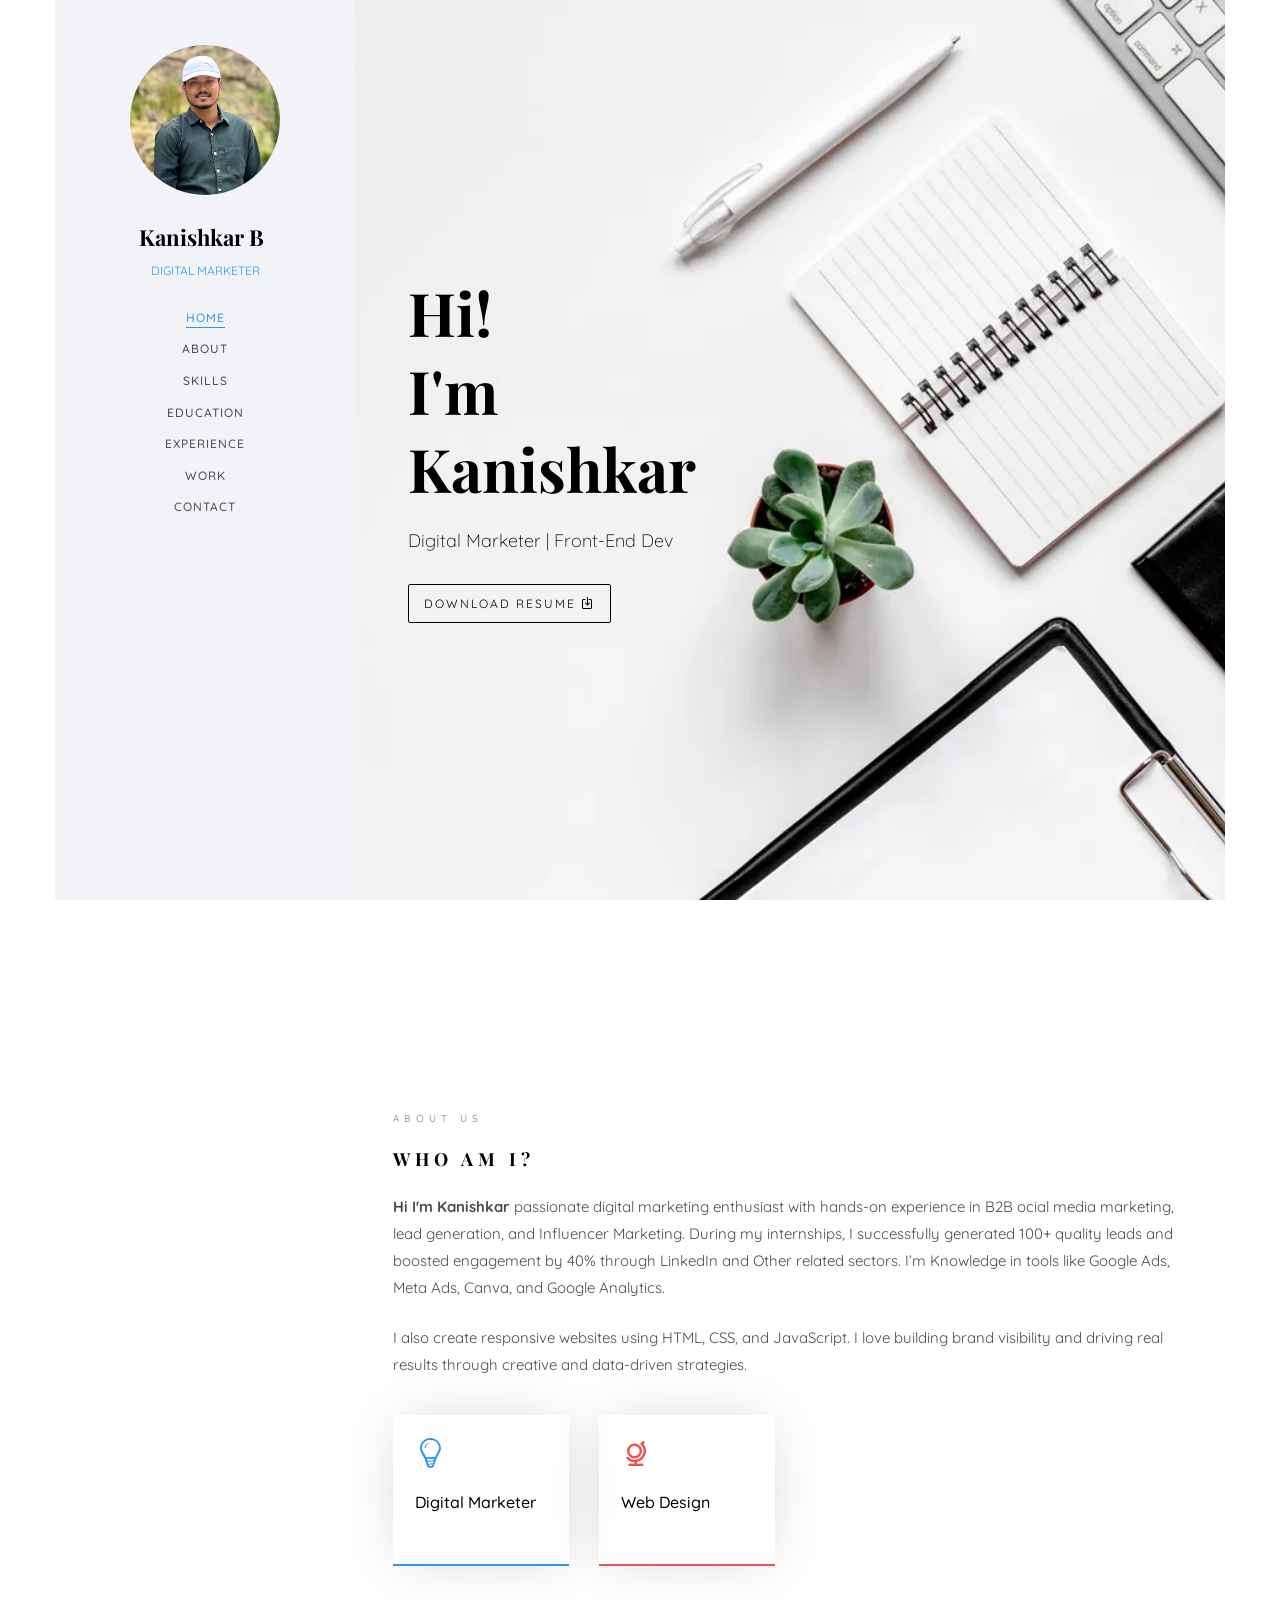
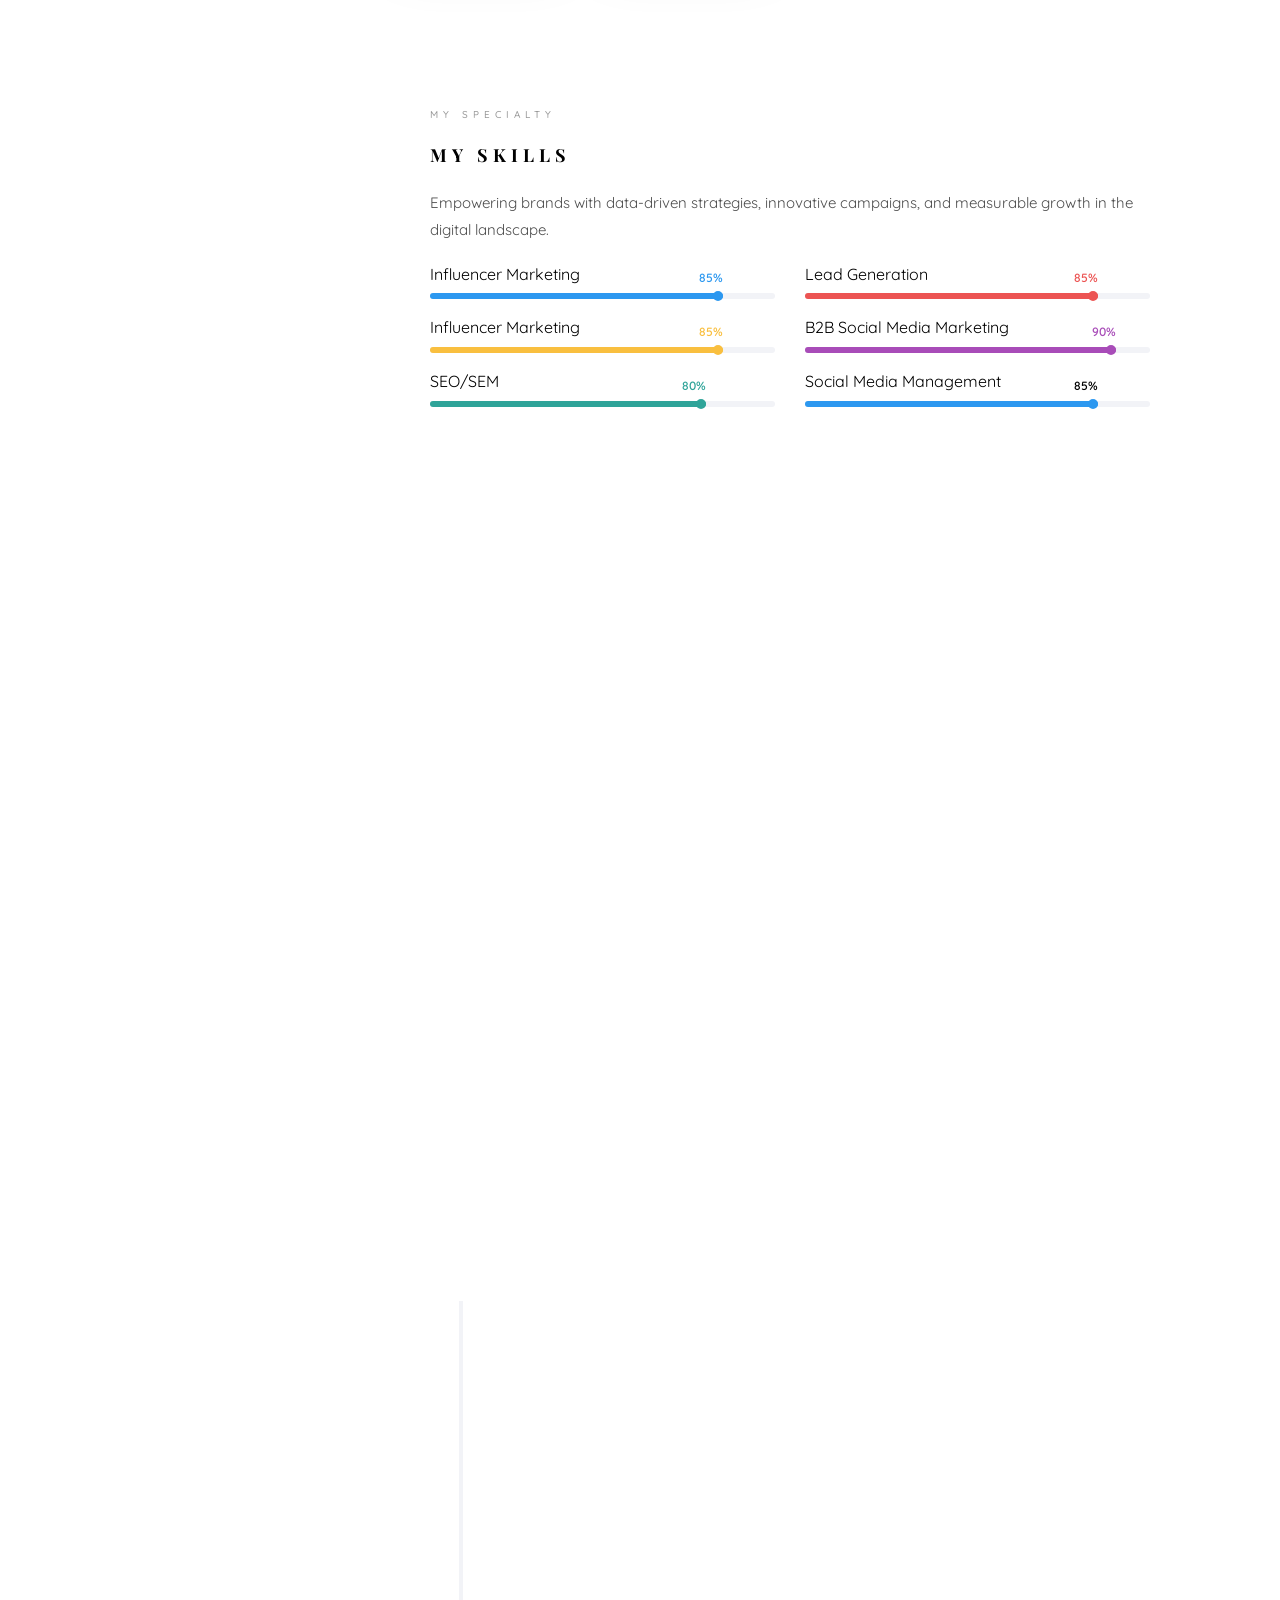
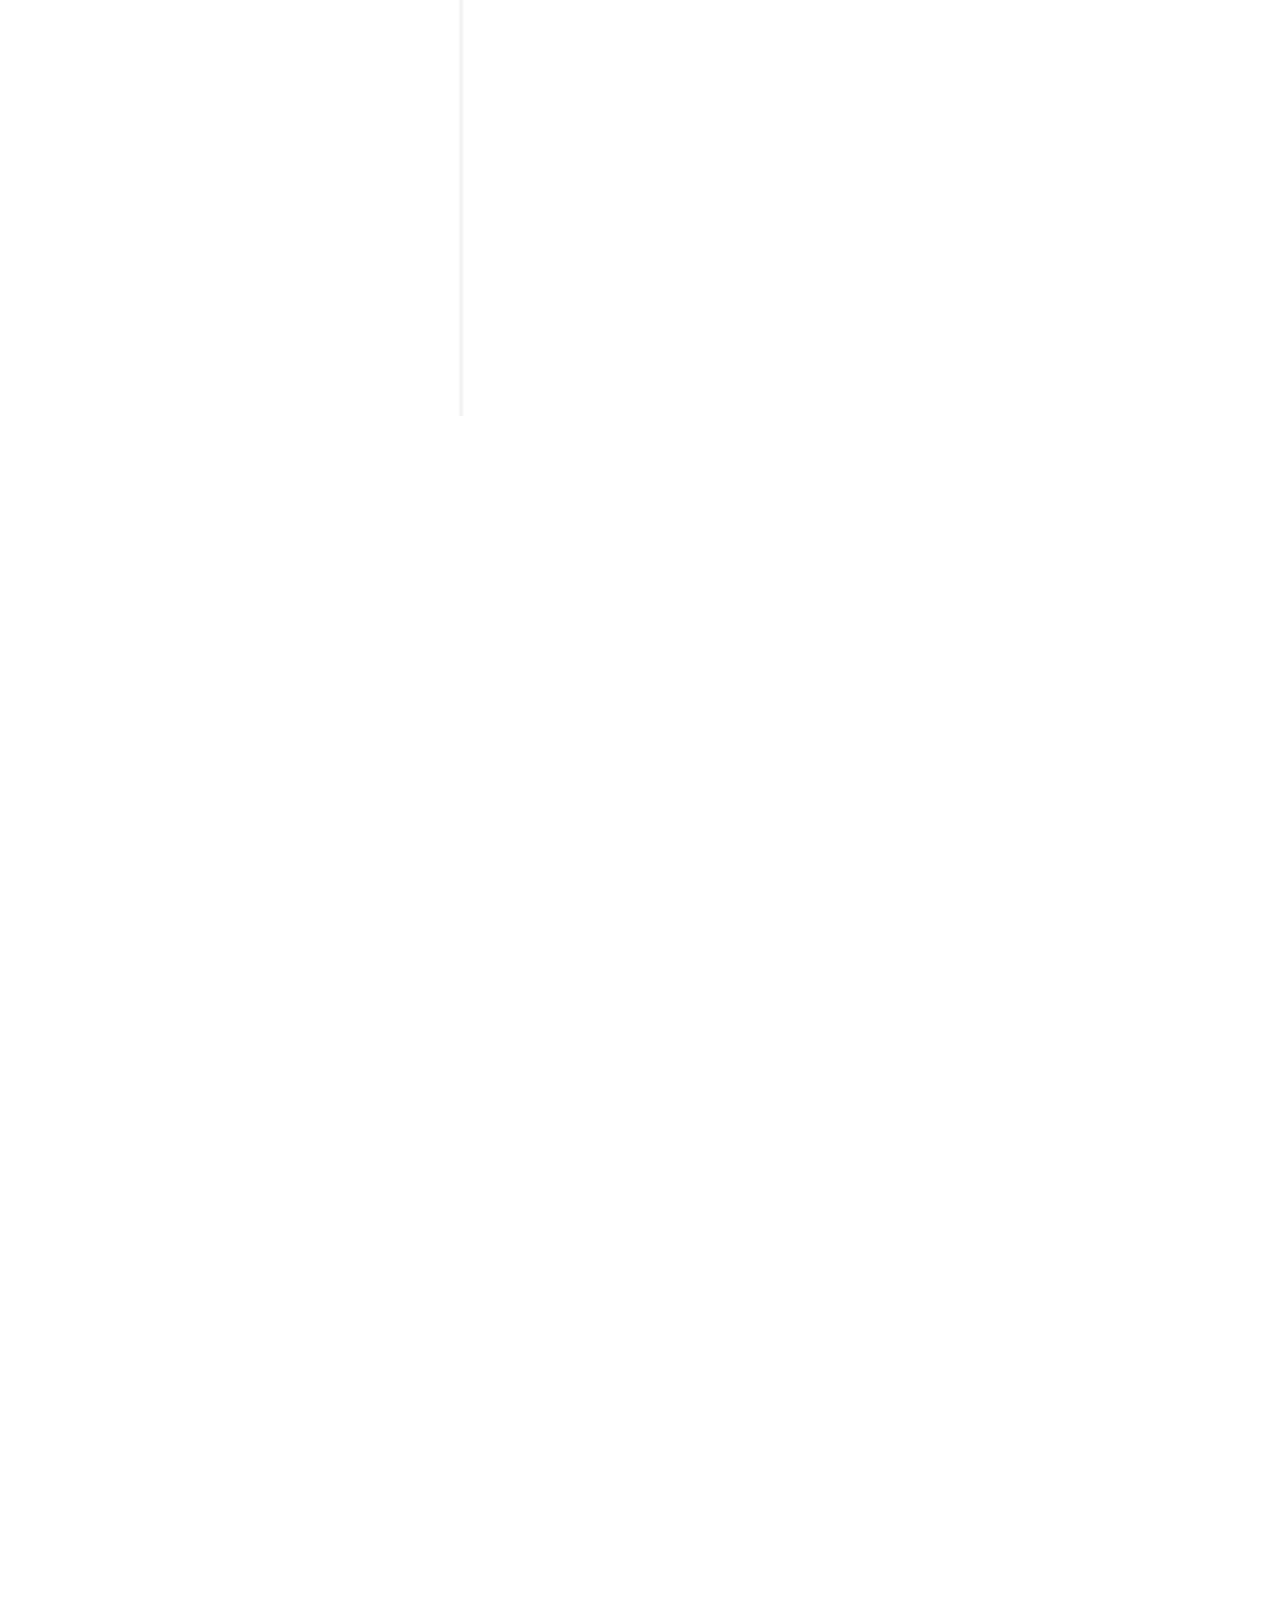
==== commit aee5adc3: "Updated website with new version" ====
--- a/index.html
+++ b/index.html
@@ -103,7 +103,7 @@
 					   					<div class="desc">
 						   					<h1>Hi! <br>I'm Kanishkar</h1>
 						   					<h2>Digital Marketer | Front-End Dev</h2>
-												<p><a href="https://drive.google.com/file/d/1Ikhw2_SNuxjsc2RZqZS2lB3suyyX5DmN/view?usp=sharing"class="btn btn-primary btn-learn">Download CV <i class="icon-download4"></i></a></p>
+												<p><a href="https://drive.google.com/file/d/1rZt8SQoVyfuDhapky80FXgKGSgjTTwXB/view?usp=sharing"class="btn btn-primary btn-learn">Download Resume <i class="icon-download4"></i></a></p>
 											</div>
 					   				</div>
 					   			</div>
@@ -139,7 +139,7 @@
 									<div class="about-desc">
 										<span class="heading-meta">About Us</span>
 										<h2 class="colorlib-heading">Who Am I?</h2>
-										<p><strong>Hi I'm Kanishkar</strong> passionate digital marketing enthusiast with hands-on experience in B2B social media marketing, lead generation, and SEO. During my internships, I successfully generated 100+ quality leads and boosted engagement by 40% through LinkedIn and content strategies. I’m skilled in tools like Google Ads, Meta Ads, Canva, and Google Analytics.</p>
+										<p><strong>Hi I'm Kanishkar</strong> passionate digital marketing enthusiast with hands-on experience in B2B ocial media marketing, lead generation, and Influencer Marketing. During my internships, I successfully generated 100+ quality leads and boosted engagement by 40% through LinkedIn and Other related sectors. I’m Knowledge in tools like Google Ads, Meta Ads, Canva, and Google Analytics.</p>
 										<p>I also create responsive websites using HTML, CSS, and JavaScript. I love building brand visibility and driving real results through creative and data-driven strategies.</p>
 									</div>
 								</div>
@@ -180,8 +180,8 @@
 								<h3>Influencer Marketing</h3>
 								<div class="progress">
 								 	<div class="progress-bar color-1" role="progressbar" aria-valuenow="75"
-								  	aria-valuemin="0" aria-valuemax="100" style="width:75%">
-								    <span>75%</span>
+								  	aria-valuemin="0" aria-valuemax="100" style="width:85%">
+								    <span>85%</span>
 								  	</div>
 								</div>
 							</div>
@@ -191,15 +191,15 @@
 								<h3>Lead Generation</h3>
 								<div class="progress">
 								 	<div class="progress-bar color-2" role="progressbar" aria-valuenow="60"
-								  	aria-valuemin="0" aria-valuemax="100" style="width:60%">
-								    <span>60%</span>
+								  	aria-valuemin="0" aria-valuemax="100" style="width:85%">
+								    <span>85%</span>
 								  	</div>
 								</div>
 							</div>
 						</div>
 						<div class="col-md-6 animate-box" data-animate-effect="fadeInLeft">
 							<div class="progress-wrap">
-								<h3>Social Media Analytics</h3>
+								<h3>Influencer Marketing</h3>
 								<div class="progress">
 								 	<div class="progress-bar color-3" role="progressbar" aria-valuenow="85"
 								  	aria-valuemin="0" aria-valuemax="100" style="width:85%">
@@ -210,7 +210,7 @@
 						</div>
 						<div class="col-md-6 animate-box" data-animate-effect="fadeInRight">
 							<div class="progress-wrap">
-								<h3>HTML/CSS/JS</h3>
+								<h3>B2B Social Media Marketing</h3>
 								<div class="progress">
 								 	<div class="progress-bar color-4" role="progressbar" aria-valuenow="90"
 								  	aria-valuemin="0" aria-valuemax="100" style="width:90%">
@@ -221,30 +221,30 @@
 						</div>
 						<div class="col-md-6 animate-box" data-animate-effect="fadeInLeft">
 							<div class="progress-wrap">
+								<h3>SEO/SEM</h3>
+								<div class="progress">
+								 	<div class="progress-bar color-5" role="progressbar" aria-valuenow="70"
+								  	aria-valuemin="0" aria-valuemax="100" style="width:80%">
+								    <span>80%</span>
+								  	</div>
+								</div>
+							</div>
+						</div>
+						<div class="col-md-6 animate-box" data-animate-effect="fadeInLeft">
+							<div class="progress-wrap">
+								<h3>Social Media Management</h3>
+								<div class="progress">
+								 	<div class="progress-bar color-8" role="progressbar" aria-valuenow="70"
+								  	aria-valuemin="0" aria-valuemax="100" style="width:85%">
+								    <span>85%</span>
+								  	</div>
+								</div>
+							</div>
+						</div>
+						<div class="col-md-6 animate-box" data-animate-effect="fadeInRight">
+							<div class="progress-wrap">
 								<h3>Linkedin
 									Marketing</h3>
-								<div class="progress">
-								 	<div class="progress-bar color-5" role="progressbar" aria-valuenow="70"
-								  	aria-valuemin="0" aria-valuemax="100" style="width:70%">
-								    <span>70%</span>
-								  	</div>
-								</div>
-							</div>
-						</div>
-						<div class="col-md-6 animate-box" data-animate-effect="fadeInLeft">
-							<div class="progress-wrap">
-								<h3>Social Media Analyticsg</h3>
-								<div class="progress">
-								 	<div class="progress-bar color-8" role="progressbar" aria-valuenow="70"
-								  	aria-valuemin="0" aria-valuemax="100" style="width:70%">
-								    <span>70%</span>
-								  	</div>
-								</div>
-							</div>
-						</div>
-						<div class="col-md-6 animate-box" data-animate-effect="fadeInRight">
-							<div class="progress-wrap">
-								<h3>SEO</h3>
 								<div class="progress">
 								 	<div class="progress-bar color-6" role="progressbar" aria-valuenow="80"
 								  	aria-valuemin="0" aria-valuemax="100" style="width:80%">
@@ -375,7 +375,7 @@
 
 					               <div class="timeline-label">
 					                  <h2><a href="#">Digital Marketing Intern – Global Market Estimates (Remote)</a> <br><span>Jan - April 2025</span></h2>
-					                  <p>I successfully executed B2B social media marketing campaigns on LinkedIn, focusing on industries such as Healthcare, Pharmaceuticals, ICT, and Advanced Materials. Through consistent and data-driven strategies, I generated over 100 high-quality leads organically and boosted brand awareness by 30% and engagement by 40%. I actively engaged with potential clients, significantly contributing to inbound inquiries and expanding the company’s reach among decision-makers. Additionally, I supported digital campaigns with competitor analysis, keyword research, and performance tracking.</p>
+					                  <p>During my internship at Global Market Estimates, I was actively involved in B2B social media marketing by developing, managing, and executing strategies tailored for professional audiences. I focused on lead generation, identifying and qualifying prospects through digital channels, and successfully generated over 100+ qualified leads. I regularly engaged with potential clients across platforms and contributed to various marketing campaigns. My work spanned multiple industries, including healthcare, ICT, chemicals, pharmaceuticals, and advanced materials, allowing me to gain valuable cross-sector experience while supporting the core marketing team with content and campaign execution.</p>
 					               </div>
 					            </div>
 					         </article>
@@ -387,8 +387,8 @@
 					                  <i class="icon-pen2"></i>
 					               </div>
 					               <div class="timeline-label">
-					               	<h2><a href="#">Digital Marketing Intern – WeDo Marketing (Remote) </a> <br><span>Mar – April 2025</span></h2>
-					                  <p>Even the all-powerful Pointing has no control about the blind texts it is an almost unorthographic life One day however a small line of blind text by the name of Lorem Ipsum decided to leave for the far World of Grammar.</p>
+					               	<h2><a href="#">Influencer Marketing intern – WeDo Marketing (Remote) </a> <br><span>Mar – April 2025</span></h2>
+					                  <p>During my internship at WeDo Marketing, I planned and executed multiple influencer marketing campaigns for a variety of brands, ensuring each campaign aligned with the brand’s identity and objectives. I worked closely with content creators to develop strategies that resonated with target audiences, while maintaining strong communication and attention to detail throughout the process. This experience enhanced my ability to manage campaigns, collaborate effectively, and deliver impactful marketing results.</p>
 					               </div>
 					            </div>
 					         </article>
@@ -476,8 +476,8 @@
 										<h3><a href="work.html">Work 02</a></h3>
 										<!-- <span>Animation</span> -->
 										<p class="icon">
-											<span><a href="#"><i class="icon-eye"></i> Organized and streamlined social media data to enhance reporting and campaign tracking.</a></span>
-											<span><a href="#"><i class="icon-heart"></i> Supported strategy development with audience insights and performance metrics.</a></span>
+											<span><a href="#"><i class="icon-eye"></i> Planned and executed multiple influencer marketing campaigns for diverse brands.</a></span>
+											<span><a href="#"><i class="icon-heart"></i> Coordinated with creators to align brand goals and content strategies.</a></span>
 										</p>
 									</div>
 								</div>
@@ -624,7 +624,7 @@
 									<i class="icon-instagram"></i>
 								</div>
 								<div class="colorlib-text">
-									<p>kanishkar__03</p>
+									<p>kanish____12</p>
 								</div>
 							</div>
 
